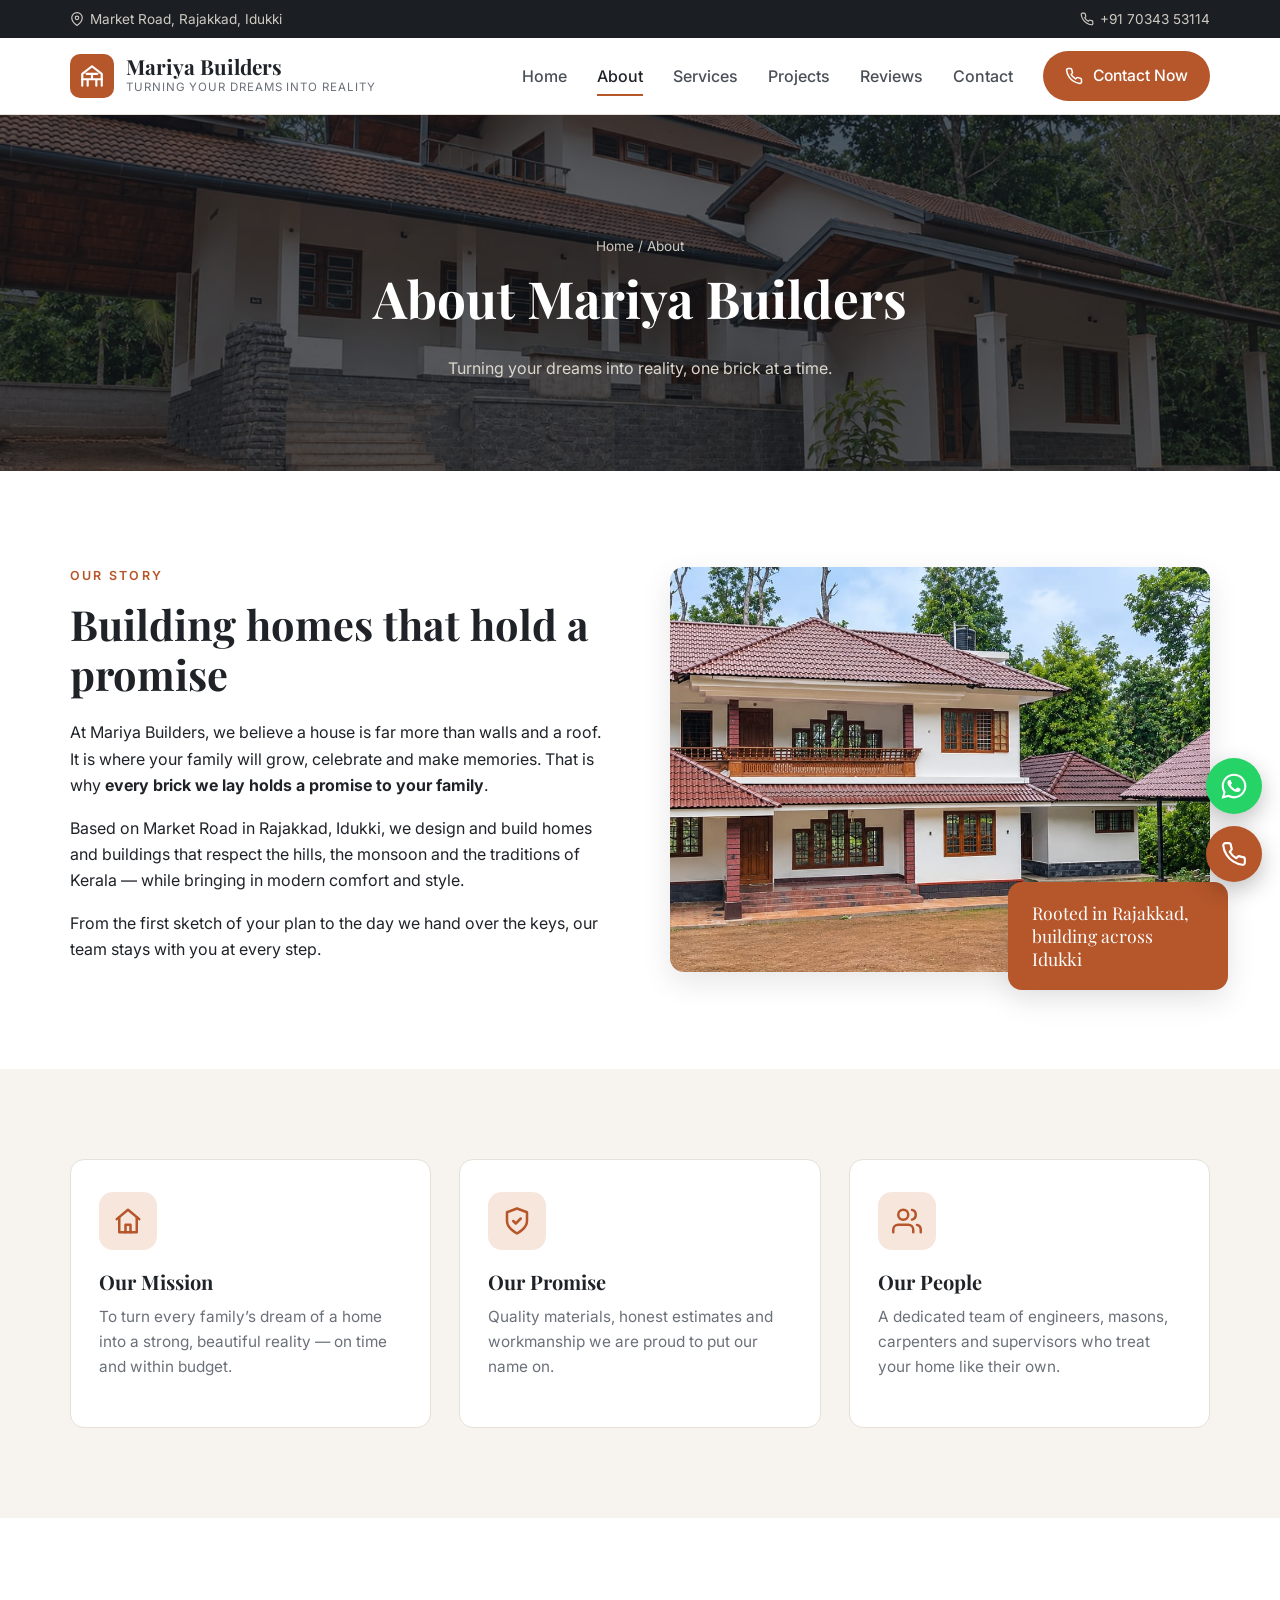
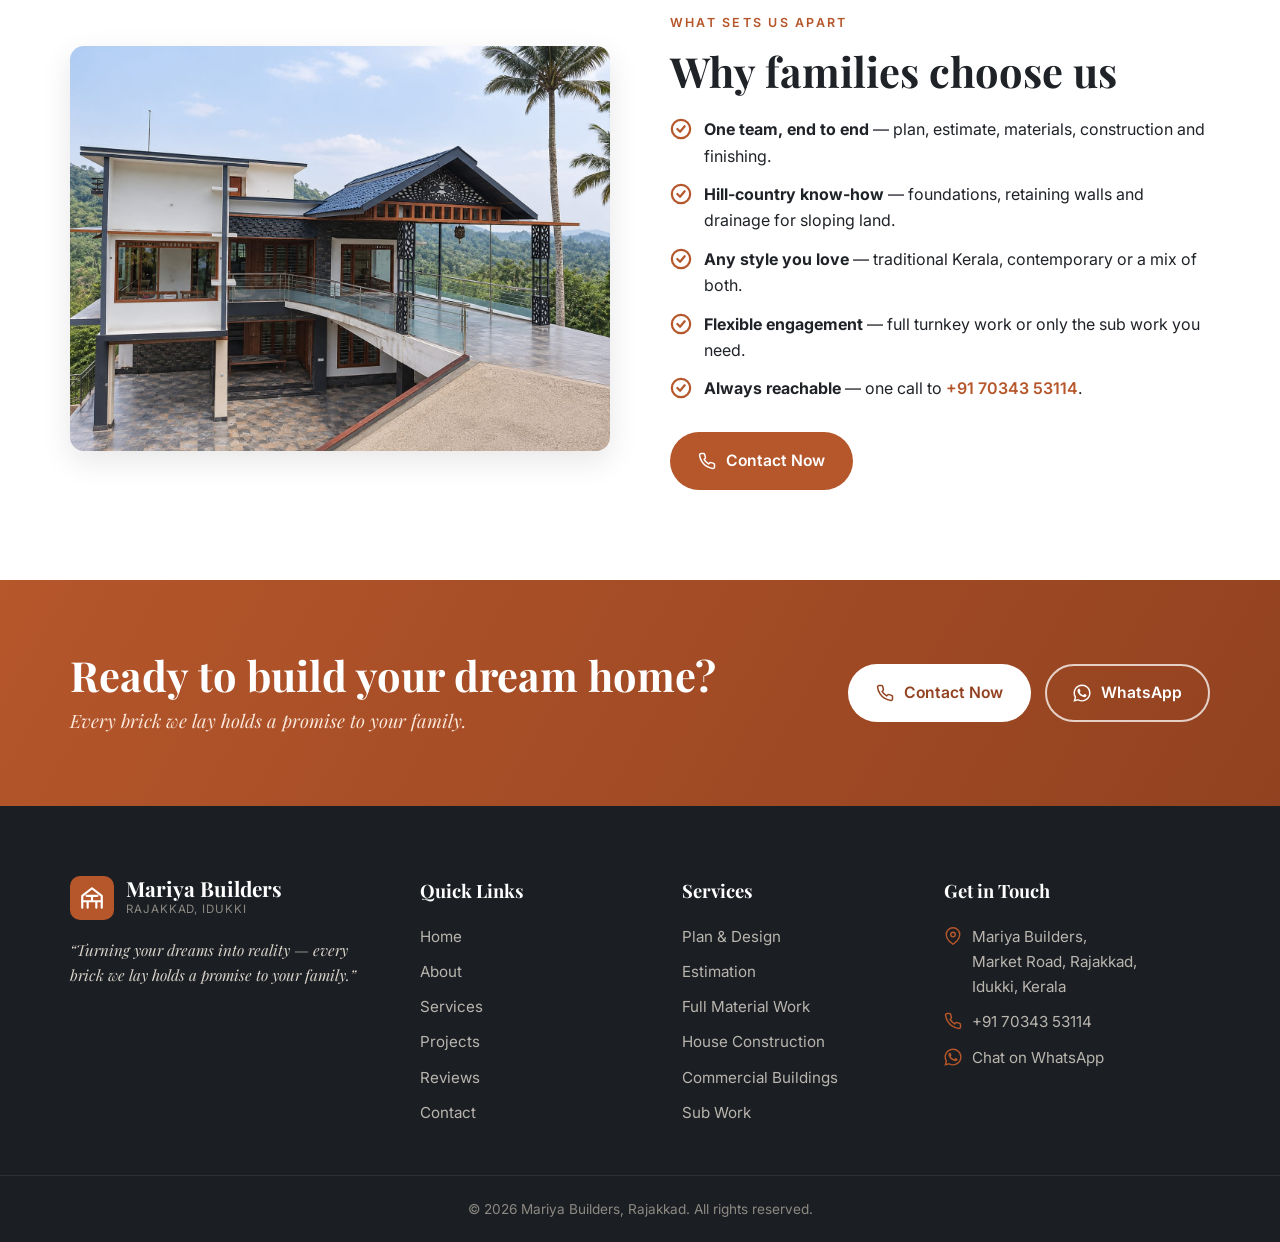
==== about.html @ 071e7441 "Add Mariya Builders multi-page website Home, About, Services, Projects, Reviews and Contact pages wi" ====
<!DOCTYPE html>
<html lang="en">
<head>
  <meta charset="UTF-8">
  <meta name="viewport" content="width=device-width, initial-scale=1.0">
  <title>About Us | Mariya Builders, Rajakkad</title>
  <meta name="description" content="Learn about Mariya Builders — a trusted construction company on Market Road, Rajakkad, Idukki.">
  <meta name="theme-color" content="#b5562b">
  <link rel="icon" href="data:image/svg+xml,%3Csvg xmlns='http://www.w3.org/2000/svg' viewBox='0 0 64 64'%3E%3Crect width='64' height='64' rx='14' fill='%23b5562b'/%3E%3Cpath d='M12 30 32 14l20 16v22H12z' fill='none' stroke='white' stroke-width='5' stroke-linejoin='round'/%3E%3C/svg%3E">
  <link rel="preconnect" href="https://fonts.googleapis.com">
  <link rel="preconnect" href="https://fonts.gstatic.com" crossorigin>
  <link href="https://fonts.googleapis.com/css2?family=Inter:wght@400;500;600;700&family=Playfair+Display:ital,wght@0,600;0,700;1,500&display=swap" rel="stylesheet">
  <link rel="stylesheet" href="css/style.css">
</head>
<body>
  <div class="topbar">
    <div class="container">
      <span class="addr"><svg viewBox="0 0 24 24" fill="none" stroke="currentColor" stroke-width="2" stroke-linecap="round" stroke-linejoin="round"><path d="M21 10c0 7-9 13-9 13S3 17 3 10a9 9 0 0 1 18 0z"/><circle cx="12" cy="10" r="3"/></svg> Market Road, Rajakkad, Idukki</span>
      <a href="tel:+917034353114"><svg viewBox="0 0 24 24" fill="none" stroke="currentColor" stroke-width="2" stroke-linecap="round" stroke-linejoin="round"><path d="M22 16.92v3a2 2 0 0 1-2.18 2 19.8 19.8 0 0 1-8.63-3.07 19.5 19.5 0 0 1-6-6A19.8 19.8 0 0 1 2.12 4.18 2 2 0 0 1 4.11 2h3a2 2 0 0 1 2 1.72c.13.96.36 1.9.7 2.81a2 2 0 0 1-.45 2.11L8.09 9.91a16 16 0 0 0 6 6l1.27-1.27a2 2 0 0 1 2.11-.45c.91.34 1.85.57 2.81.7A2 2 0 0 1 22 16.92z"/></svg> +91 70343 53114</a>
    </div>
  </div>

  <header class="site-header">
    <div class="container">
      <a href="index.html" class="brand" aria-label="Mariya Builders home">
        <span class="brand-mark"><svg viewBox="0 0 24 24" fill="none" stroke="currentColor" stroke-width="2" stroke-linecap="round" stroke-linejoin="round"><path d="M3 21V10l9-7 9 7v11"/><path d="M3 15h18M8 15v6M16 15v6M12 10v5"/><path d="M7 10h10"/></svg></span>
        <span class="brand-text"><strong>Mariya Builders</strong><small>Turning your dreams into reality</small></span>
      </a>
      <button class="nav-toggle" aria-label="Open menu" aria-expanded="false"><span></span><span></span><span></span></button>
      <nav class="nav" aria-label="Main">
        <a href="index.html">Home</a>
        <a href="about.html" class="active" aria-current="page">About</a>
        <a href="services.html">Services</a>
        <a href="projects.html">Projects</a>
        <a href="reviews.html">Reviews</a>
        <a href="contact.html">Contact</a>
        <a href="tel:+917034353114" class="btn btn--primary"><svg viewBox="0 0 24 24" fill="none" stroke="currentColor" stroke-width="2" stroke-linecap="round" stroke-linejoin="round"><path d="M22 16.92v3a2 2 0 0 1-2.18 2 19.8 19.8 0 0 1-8.63-3.07 19.5 19.5 0 0 1-6-6A19.8 19.8 0 0 1 2.12 4.18 2 2 0 0 1 4.11 2h3a2 2 0 0 1 2 1.72c.13.96.36 1.9.7 2.81a2 2 0 0 1-.45 2.11L8.09 9.91a16 16 0 0 0 6 6l1.27-1.27a2 2 0 0 1 2.11-.45c.91.34 1.85.57 2.81.7A2 2 0 0 1 22 16.92z"/></svg> Contact Now</a>
      </nav>
    </div>
  </header>

  <section class="page-banner" style="background-image:url('images/tiled-roof-home.jpg')">
    <div class="container">
      <div class="crumbs"><a href="index.html">Home</a> / About</div>
      <h1>About Mariya Builders</h1>
      <p>Turning your dreams into reality, one brick at a time.</p>
    </div>
  </section>

  <section class="section">
    <div class="container split">
      <div class="reveal">
        <span class="eyebrow">Our story</span>
        <h2>Building homes that hold a promise</h2>
        <p>At Mariya Builders, we believe a house is far more than walls and a roof. It is where your family will grow, celebrate and make memories. That is why <strong>every brick we lay holds a promise to your family</strong>.</p>
        <p>Based on Market Road in Rajakkad, Idukki, we design and build homes and buildings that respect the hills, the monsoon and the traditions of Kerala — while bringing in modern comfort and style.</p>
        <p>From the first sketch of your plan to the day we hand over the keys, our team stays with you at every step.</p>
      </div>
      <div class="split-img reveal">
        <img src="images/kerala-traditional.jpg" alt="Traditional Kerala style home with red tile roof">
        <div class="badge">Rooted in Rajakkad, building across Idukki</div>
      </div>
    </div>
  </section>

  <section class="section section--cream">
    <div class="container">
      <div class="grid grid-3">
        <div class="service-card reveal">
          <div class="service-icon"><svg viewBox="0 0 24 24" fill="none" stroke="currentColor" stroke-width="2" stroke-linecap="round" stroke-linejoin="round"><path d="M3 10.5 12 3l9 7.5"/><path d="M5 9v12h14V9"/><path d="M10 21v-6h4v6"/></svg></div>
          <h3>Our Mission</h3>
          <p>To turn every family’s dream of a home into a strong, beautiful reality — on time and within budget.</p>
        </div>
        <div class="service-card reveal">
          <div class="service-icon"><svg viewBox="0 0 24 24" fill="none" stroke="currentColor" stroke-width="2" stroke-linecap="round" stroke-linejoin="round"><path d="M12 22s8-4 8-10V5l-8-3-8 3v7c0 6 8 10 8 10z"/><path d="m9 12 2 2 4-4"/></svg></div>
          <h3>Our Promise</h3>
          <p>Quality materials, honest estimates and workmanship we are proud to put our name on.</p>
        </div>
        <div class="service-card reveal">
          <div class="service-icon"><svg viewBox="0 0 24 24" fill="none" stroke="currentColor" stroke-width="2" stroke-linecap="round" stroke-linejoin="round"><path d="M17 21v-2a4 4 0 0 0-4-4H5a4 4 0 0 0-4 4v2"/><circle cx="9" cy="7" r="4"/><path d="M23 21v-2a4 4 0 0 0-3-3.87M16 3.13a4 4 0 0 1 0 7.75"/></svg></div>
          <h3>Our People</h3>
          <p>A dedicated team of engineers, masons, carpenters and supervisors who treat your home like their own.</p>
        </div>
      </div>
    </div>
  </section>

  <section class="section">
    <div class="container split">
      <div class="split-img reveal">
        <img src="images/hillside-villa.jpg" alt="Modern hillside villa with glass railing deck">
      </div>
      <div class="reveal">
        <span class="eyebrow">What sets us apart</span>
        <h2>Why families choose us</h2>
        <ul class="checklist">
          <li><svg viewBox="0 0 24 24" fill="none" stroke="currentColor" stroke-width="2.4" stroke-linecap="round" stroke-linejoin="round"><circle cx="12" cy="12" r="10"/><path d="m8 12 3 3 5-6"/></svg><span><strong>One team, end to end</strong> — plan, estimate, materials, construction and finishing.</span></li>
          <li><svg viewBox="0 0 24 24" fill="none" stroke="currentColor" stroke-width="2.4" stroke-linecap="round" stroke-linejoin="round"><circle cx="12" cy="12" r="10"/><path d="m8 12 3 3 5-6"/></svg><span><strong>Hill-country know-how</strong> — foundations, retaining walls and drainage for sloping land.</span></li>
          <li><svg viewBox="0 0 24 24" fill="none" stroke="currentColor" stroke-width="2.4" stroke-linecap="round" stroke-linejoin="round"><circle cx="12" cy="12" r="10"/><path d="m8 12 3 3 5-6"/></svg><span><strong>Any style you love</strong> — traditional Kerala, contemporary or a mix of both.</span></li>
          <li><svg viewBox="0 0 24 24" fill="none" stroke="currentColor" stroke-width="2.4" stroke-linecap="round" stroke-linejoin="round"><circle cx="12" cy="12" r="10"/><path d="m8 12 3 3 5-6"/></svg><span><strong>Flexible engagement</strong> — full turnkey work or only the sub work you need.</span></li>
          <li><svg viewBox="0 0 24 24" fill="none" stroke="currentColor" stroke-width="2.4" stroke-linecap="round" stroke-linejoin="round"><circle cx="12" cy="12" r="10"/><path d="m8 12 3 3 5-6"/></svg><span><strong>Always reachable</strong> — one call to <a href="tel:+917034353114" style="color:var(--accent);font-weight:600">+91 70343 53114</a>.</span></li>
        </ul>
        <a href="tel:+917034353114" class="btn btn--primary"><svg viewBox="0 0 24 24" fill="none" stroke="currentColor" stroke-width="2" stroke-linecap="round" stroke-linejoin="round"><path d="M22 16.92v3a2 2 0 0 1-2.18 2 19.8 19.8 0 0 1-8.63-3.07 19.5 19.5 0 0 1-6-6A19.8 19.8 0 0 1 2.12 4.18 2 2 0 0 1 4.11 2h3a2 2 0 0 1 2 1.72c.13.96.36 1.9.7 2.81a2 2 0 0 1-.45 2.11L8.09 9.91a16 16 0 0 0 6 6l1.27-1.27a2 2 0 0 1 2.11-.45c.91.34 1.85.57 2.81.7A2 2 0 0 1 22 16.92z"/></svg> Contact Now</a>
      </div>
    </div>
  </section>

  <section class="cta-band">
    <div class="container">
      <div>
        <h2>Ready to build your dream home?</h2>
        <p>Every brick we lay holds a promise to your family.</p>
      </div>
      <div class="cta-actions">
        <a href="tel:+917034353114" class="btn btn--light"><svg viewBox="0 0 24 24" fill="none" stroke="currentColor" stroke-width="2" stroke-linecap="round" stroke-linejoin="round"><path d="M22 16.92v3a2 2 0 0 1-2.18 2 19.8 19.8 0 0 1-8.63-3.07 19.5 19.5 0 0 1-6-6A19.8 19.8 0 0 1 2.12 4.18 2 2 0 0 1 4.11 2h3a2 2 0 0 1 2 1.72c.13.96.36 1.9.7 2.81a2 2 0 0 1-.45 2.11L8.09 9.91a16 16 0 0 0 6 6l1.27-1.27a2 2 0 0 1 2.11-.45c.91.34 1.85.57 2.81.7A2 2 0 0 1 22 16.92z"/></svg> Contact Now</a>
        <a href="https://wa.me/917034353114?text=Hello%20Mariya%20Builders%2C%20I%20would%20like%20to%20discuss%20a%20construction%20project." target="_blank" rel="noopener" class="btn btn--ghost"><svg viewBox="0 0 24 24" fill="currentColor"><path d="M17.47 14.38c-.3-.15-1.76-.87-2.03-.97-.27-.1-.47-.15-.67.15-.2.3-.77.97-.94 1.17-.17.2-.35.22-.65.07-.3-.15-1.26-.46-2.4-1.48-.89-.79-1.49-1.77-1.66-2.07-.17-.3-.02-.46.13-.61.13-.13.3-.35.45-.52.15-.17.2-.3.3-.5.1-.2.05-.37-.02-.52-.08-.15-.67-1.62-.92-2.22-.24-.58-.49-.5-.67-.51h-.57c-.2 0-.52.07-.8.37-.27.3-1.04 1.02-1.04 2.48s1.07 2.88 1.21 3.08c.15.2 2.1 3.2 5.08 4.49.71.31 1.26.49 1.7.63.71.22 1.36.19 1.87.12.57-.09 1.76-.72 2.01-1.41.25-.7.25-1.29.17-1.41-.07-.13-.27-.2-.57-.35zM12.04 21.5h-.01a9.4 9.4 0 0 1-4.8-1.32l-.34-.2-3.56.94.95-3.48-.22-.36a9.43 9.43 0 0 1-1.45-5.03c0-5.2 4.24-9.44 9.45-9.44a9.4 9.4 0 0 1 9.44 9.45c0 5.21-4.24 9.44-9.46 9.44zm8.04-17.48A11.3 11.3 0 0 0 12.04.7C5.77.7.67 5.8.67 12.06c0 2 .52 3.96 1.52 5.68L.57 23.7l6.1-1.6a11.3 11.3 0 0 0 5.37 1.37h.01c6.26 0 11.36-5.1 11.37-11.36 0-3.04-1.18-5.89-3.34-8.04z"/></svg> WhatsApp</a>
      </div>
    </div>
  </section>

  <footer class="site-footer">
    <div class="container">
      <div class="footer-grid">
        <div>
          <a href="index.html" class="brand">
            <span class="brand-mark"><svg viewBox="0 0 24 24" fill="none" stroke="currentColor" stroke-width="2" stroke-linecap="round" stroke-linejoin="round"><path d="M3 21V10l9-7 9 7v11"/><path d="M3 15h18M8 15v6M16 15v6M12 10v5"/><path d="M7 10h10"/></svg></span>
            <span class="brand-text"><strong>Mariya Builders</strong><small>Rajakkad, Idukki</small></span>
          </a>
          <p class="footer-tag">“Turning your dreams into reality — every brick we lay holds a promise to your family.”</p>
        </div>
        <div>
          <h4>Quick Links</h4>
          <ul>
            <li><a href="index.html">Home</a></li><li><a href="about.html">About</a></li><li><a href="services.html">Services</a></li><li><a href="projects.html">Projects</a></li><li><a href="reviews.html">Reviews</a></li><li><a href="contact.html">Contact</a></li>
          </ul>
        </div>
        <div>
          <h4>Services</h4>
          <ul>
            <li><a href="services.html#plan">Plan &amp; Design</a></li>
            <li><a href="services.html#estimate">Estimation</a></li>
            <li><a href="services.html#material">Full Material Work</a></li>
            <li><a href="services.html#house">House Construction</a></li>
            <li><a href="services.html#buildings">Commercial Buildings</a></li>
            <li><a href="services.html#sub">Sub Work</a></li>
          </ul>
        </div>
        <div>
          <h4>Get in Touch</h4>
          <ul class="footer-contact">
            <li><svg viewBox="0 0 24 24" fill="none" stroke="currentColor" stroke-width="2" stroke-linecap="round" stroke-linejoin="round"><path d="M21 10c0 7-9 13-9 13S3 17 3 10a9 9 0 0 1 18 0z"/><circle cx="12" cy="10" r="3"/></svg><span>Mariya Builders,<br>Market Road, Rajakkad,<br>Idukki, Kerala</span></li>
            <li><svg viewBox="0 0 24 24" fill="none" stroke="currentColor" stroke-width="2" stroke-linecap="round" stroke-linejoin="round"><path d="M22 16.92v3a2 2 0 0 1-2.18 2 19.8 19.8 0 0 1-8.63-3.07 19.5 19.5 0 0 1-6-6A19.8 19.8 0 0 1 2.12 4.18 2 2 0 0 1 4.11 2h3a2 2 0 0 1 2 1.72c.13.96.36 1.9.7 2.81a2 2 0 0 1-.45 2.11L8.09 9.91a16 16 0 0 0 6 6l1.27-1.27a2 2 0 0 1 2.11-.45c.91.34 1.85.57 2.81.7A2 2 0 0 1 22 16.92z"/></svg><a href="tel:+917034353114">+91 70343 53114</a></li>
            <li><svg viewBox="0 0 24 24" fill="currentColor"><path d="M17.47 14.38c-.3-.15-1.76-.87-2.03-.97-.27-.1-.47-.15-.67.15-.2.3-.77.97-.94 1.17-.17.2-.35.22-.65.07-.3-.15-1.26-.46-2.4-1.48-.89-.79-1.49-1.77-1.66-2.07-.17-.3-.02-.46.13-.61.13-.13.3-.35.45-.52.15-.17.2-.3.3-.5.1-.2.05-.37-.02-.52-.08-.15-.67-1.62-.92-2.22-.24-.58-.49-.5-.67-.51h-.57c-.2 0-.52.07-.8.37-.27.3-1.04 1.02-1.04 2.48s1.07 2.88 1.21 3.08c.15.2 2.1 3.2 5.08 4.49.71.31 1.26.49 1.7.63.71.22 1.36.19 1.87.12.57-.09 1.76-.72 2.01-1.41.25-.7.25-1.29.17-1.41-.07-.13-.27-.2-.57-.35zM12.04 21.5h-.01a9.4 9.4 0 0 1-4.8-1.32l-.34-.2-3.56.94.95-3.48-.22-.36a9.43 9.43 0 0 1-1.45-5.03c0-5.2 4.24-9.44 9.45-9.44a9.4 9.4 0 0 1 9.44 9.45c0 5.21-4.24 9.44-9.46 9.44zm8.04-17.48A11.3 11.3 0 0 0 12.04.7C5.77.7.67 5.8.67 12.06c0 2 .52 3.96 1.52 5.68L.57 23.7l6.1-1.6a11.3 11.3 0 0 0 5.37 1.37h.01c6.26 0 11.36-5.1 11.37-11.36 0-3.04-1.18-5.89-3.34-8.04z"/></svg><a href="https://wa.me/917034353114?text=Hello%20Mariya%20Builders%2C%20I%20would%20like%20to%20discuss%20a%20construction%20project." target="_blank" rel="noopener">Chat on WhatsApp</a></li>
          </ul>
        </div>
      </div>
    </div>
    <div class="footer-bottom">
      <div class="container">© <span id="year">2026</span> Mariya Builders, Rajakkad. All rights reserved.</div>
    </div>
  </footer>

  <div class="float-actions">
    <a href="https://wa.me/917034353114?text=Hello%20Mariya%20Builders%2C%20I%20would%20like%20to%20discuss%20a%20construction%20project." target="_blank" rel="noopener" class="float-btn wa" aria-label="Chat on WhatsApp"><svg viewBox="0 0 24 24" fill="currentColor"><path d="M17.47 14.38c-.3-.15-1.76-.87-2.03-.97-.27-.1-.47-.15-.67.15-.2.3-.77.97-.94 1.17-.17.2-.35.22-.65.07-.3-.15-1.26-.46-2.4-1.48-.89-.79-1.49-1.77-1.66-2.07-.17-.3-.02-.46.13-.61.13-.13.3-.35.45-.52.15-.17.2-.3.3-.5.1-.2.05-.37-.02-.52-.08-.15-.67-1.62-.92-2.22-.24-.58-.49-.5-.67-.51h-.57c-.2 0-.52.07-.8.37-.27.3-1.04 1.02-1.04 2.48s1.07 2.88 1.21 3.08c.15.2 2.1 3.2 5.08 4.49.71.31 1.26.49 1.7.63.71.22 1.36.19 1.87.12.57-.09 1.76-.72 2.01-1.41.25-.7.25-1.29.17-1.41-.07-.13-.27-.2-.57-.35zM12.04 21.5h-.01a9.4 9.4 0 0 1-4.8-1.32l-.34-.2-3.56.94.95-3.48-.22-.36a9.43 9.43 0 0 1-1.45-5.03c0-5.2 4.24-9.44 9.45-9.44a9.4 9.4 0 0 1 9.44 9.45c0 5.21-4.24 9.44-9.46 9.44zm8.04-17.48A11.3 11.3 0 0 0 12.04.7C5.77.7.67 5.8.67 12.06c0 2 .52 3.96 1.52 5.68L.57 23.7l6.1-1.6a11.3 11.3 0 0 0 5.37 1.37h.01c6.26 0 11.36-5.1 11.37-11.36 0-3.04-1.18-5.89-3.34-8.04z"/></svg></a>
    <a href="tel:+917034353114" class="float-btn call" aria-label="Call Mariya Builders"><svg viewBox="0 0 24 24" fill="none" stroke="currentColor" stroke-width="2" stroke-linecap="round" stroke-linejoin="round"><path d="M22 16.92v3a2 2 0 0 1-2.18 2 19.8 19.8 0 0 1-8.63-3.07 19.5 19.5 0 0 1-6-6A19.8 19.8 0 0 1 2.12 4.18 2 2 0 0 1 4.11 2h3a2 2 0 0 1 2 1.72c.13.96.36 1.9.7 2.81a2 2 0 0 1-.45 2.11L8.09 9.91a16 16 0 0 0 6 6l1.27-1.27a2 2 0 0 1 2.11-.45c.91.34 1.85.57 2.81.7A2 2 0 0 1 22 16.92z"/></svg></a>
  </div>

  <script src="js/reviews.js"></script>
  <script src="js/main.js"></script>
</body>
</html>
---- css/style.css ----
/* ==========================================================
   Mariya Builders — shared stylesheet
   ========================================================== */
:root {
  --ink: #1f2328;
  --ink-soft: #4a4f57;
  --muted: #6b7079;
  --charcoal: #2b2f36;
  --charcoal-deep: #1b1e23;
  --accent: #b5562b;        /* terracotta / roof tile */
  --accent-dark: #924220;
  --wood: #a0622d;
  --cream: #f7f3ee;
  --paper: #ffffff;
  --line: #e6e0d8;
  --radius: 14px;
  --shadow: 0 10px 30px rgba(20, 22, 26, .10);
  --max: 1180px;
  --font-head: "Playfair Display", Georgia, serif;
  --font-body: "Inter", system-ui, -apple-system, "Segoe UI", Roboto, sans-serif;
}

*, *::before, *::after { box-sizing: border-box; }
html { scroll-behavior: smooth; overflow-x: clip; }
body {
  margin: 0;
  font-family: var(--font-body);
  color: var(--ink);
  background: var(--paper);
  line-height: 1.65;
  -webkit-font-smoothing: antialiased;
}
img { max-width: 100%; display: block; }
a { color: inherit; text-decoration: none; }
h1, h2, h3 { font-family: var(--font-head); line-height: 1.2; margin: 0 0 .5em; color: var(--ink); }
h1 { font-size: clamp(2.2rem, 5.5vw, 4rem); }
h2 { font-size: clamp(1.8rem, 3.6vw, 2.6rem); }
h3 { font-size: 1.25rem; }
p { margin: 0 0 1em; }

.container { width: 100%; max-width: var(--max); margin: 0 auto; padding: 0 20px; }
.section { padding: 90px 0; }
.section--cream { background: var(--cream); }
.section--dark { background: var(--charcoal-deep); color: #e9e6e1; }
.section--dark h2, .section--dark h3 { color: #fff; }

.eyebrow {
  display: inline-block;
  font-size: .78rem;
  font-weight: 600;
  letter-spacing: .18em;
  text-transform: uppercase;
  color: var(--accent);
  margin-bottom: 12px;
}
.section-head { max-width: 680px; margin: 0 auto 50px; text-align: center; }
.section-head p { color: var(--muted); }
.section--dark .section-head p { color: #b9b5ae; }

/* ---------- Buttons ---------- */
.btn {
  display: inline-flex; align-items: center; gap: 10px;
  padding: 14px 26px;
  border-radius: 999px;
  font-weight: 600; font-size: .98rem;
  border: 2px solid transparent;
  cursor: pointer;
  transition: background .2s, color .2s, transform .2s, border-color .2s;
}
.btn svg { width: 18px; height: 18px; flex: none; }
.btn--primary { background: var(--accent); color: #fff; }
.btn--primary:hover { background: var(--accent-dark); transform: translateY(-2px); }
.btn--ghost { border-color: rgba(255,255,255,.75); color: #fff; }
.btn--ghost:hover { background: #fff; color: var(--ink); }
.btn--outline { border-color: var(--accent); color: var(--accent); }
.btn--outline:hover { background: var(--accent); color: #fff; }
.btn--whatsapp { background: #25d366; color: #fff; }
.btn--whatsapp:hover { background: #1da851; transform: translateY(-2px); }

/* ---------- Top bar & header ---------- */
.topbar { background: var(--charcoal-deep); color: #cfcac2; font-size: .85rem; }
.topbar .container { display: flex; justify-content: space-between; gap: 16px; padding-top: 8px; padding-bottom: 8px; flex-wrap: wrap; }
.topbar a:hover { color: #fff; }
.topbar span, .topbar a { display: inline-flex; align-items: center; gap: 6px; }
.topbar svg { width: 14px; height: 14px; }

.site-header {
  position: sticky; top: 0; z-index: 50;
  background: rgba(255,255,255,.96);
  backdrop-filter: blur(8px);
  border-bottom: 1px solid var(--line);
}
.site-header .container { display: flex; align-items: center; justify-content: space-between; height: 76px; }
.brand { display: flex; align-items: center; gap: 12px; }
.brand-mark {
  width: 44px; height: 44px; border-radius: 10px;
  background: var(--accent); color: #fff;
  display: grid; place-items: center;
}
.brand-mark svg { width: 26px; height: 26px; }
.brand-text strong { display: block; font-family: var(--font-head); font-size: 1.3rem; line-height: 1.1; }
.brand-text small { display: block; font-size: .72rem; letter-spacing: .08em; color: var(--muted); text-transform: uppercase; }

.nav { display: flex; align-items: center; gap: 30px; }
.nav a { font-weight: 500; color: var(--ink-soft); position: relative; padding: 6px 0; }
.nav a::after {
  content: ""; position: absolute; left: 0; bottom: 0; height: 2px; width: 0;
  background: var(--accent); transition: width .25s;
}
.nav a:hover, .nav a.active { color: var(--ink); }
.nav a:hover::after, .nav a.active::after { width: 100%; }
.nav .btn { padding: 10px 20px; color: #fff; }
.nav .btn::after { display: none; }

.nav-toggle {
  display: none; background: none; border: 0; cursor: pointer;
  width: 44px; height: 44px; padding: 10px;
}
.nav-toggle span { display: block; height: 2px; background: var(--ink); margin: 5px 0; transition: transform .25s, opacity .25s; }
.nav-open .nav-toggle span:nth-child(1) { transform: translateY(7px) rotate(45deg); }
.nav-open .nav-toggle span:nth-child(2) { opacity: 0; }
.nav-open .nav-toggle span:nth-child(3) { transform: translateY(-7px) rotate(-45deg); }

/* ---------- Hero ---------- */
.hero {
  position: relative;
  min-height: 88vh;
  display: flex; align-items: center;
  color: #fff;
  background: var(--charcoal-deep) url("../images/kerala-traditional.jpg") center/cover no-repeat;
}
.hero::before {
  content: ""; position: absolute; inset: 0;
  background: linear-gradient(100deg, rgba(15,17,20,.85) 0%, rgba(15,17,20,.55) 55%, rgba(15,17,20,.25) 100%);
}
.hero .container { position: relative; padding-top: 80px; padding-bottom: 80px; }
.hero h1 { color: #fff; max-width: 760px; }
.hero h1 em { font-style: normal; color: #f0a374; }
.hero .promise {
  font-family: var(--font-head); font-style: italic;
  font-size: clamp(1.1rem, 2.2vw, 1.45rem);
  color: #ece6dd; max-width: 620px;
  border-left: 3px solid var(--accent); padding-left: 16px;
  margin: 18px 0 34px;
}
.hero .eyebrow { color: #f0a374; }
.hero-actions { display: flex; gap: 14px; flex-wrap: wrap; }

/* Inner page banner */
.page-banner {
  position: relative; color: #fff; text-align: center;
  padding: 120px 0 90px;
  background: var(--charcoal-deep) center/cover no-repeat;
}
.page-banner::before { content: ""; position: absolute; inset: 0; background: rgba(15,17,20,.68); }
.page-banner .container { position: relative; }
.page-banner h1 { color: #fff; font-size: clamp(2rem, 5vw, 3.2rem); }
.page-banner p { color: #ddd6cc; max-width: 620px; margin: 0 auto; }
.crumbs { font-size: .85rem; color: #cfc8bd; margin-bottom: 10px; }
.crumbs a:hover { color: #fff; }

/* ---------- Grid helpers ---------- */
.grid { display: grid; gap: 28px; }
.grid-2 { grid-template-columns: repeat(2, 1fr); }
.grid-3 { grid-template-columns: repeat(3, 1fr); }
.grid-4 { grid-template-columns: repeat(4, 1fr); }

/* ---------- Split (image + text) ---------- */
.split { display: grid; grid-template-columns: 1fr 1fr; gap: 60px; align-items: center; }
.split-img { position: relative; }
.split-img img { border-radius: var(--radius); box-shadow: var(--shadow); aspect-ratio: 4/3; object-fit: cover; width: 100%; }
.split-img .badge {
  position: absolute; right: -18px; bottom: -18px;
  background: var(--accent); color: #fff;
  padding: 20px 24px; border-radius: var(--radius);
  font-family: var(--font-head); font-size: 1.1rem; line-height: 1.3;
  box-shadow: var(--shadow); max-width: 220px;
}
.checklist { list-style: none; padding: 0; margin: 20px 0 30px; display: grid; gap: 12px; }
.checklist li { display: flex; gap: 12px; align-items: flex-start; }
.checklist svg { width: 22px; height: 22px; color: var(--accent); flex: none; margin-top: 2px; }

/* ---------- Service cards ---------- */
.service-card {
  background: var(--paper);
  border: 1px solid var(--line);
  border-radius: var(--radius);
  padding: 32px 28px;
  transition: transform .25s, box-shadow .25s, border-color .25s;
  display: flex; flex-direction: column;
}
.service-card:hover { transform: translateY(-6px); box-shadow: var(--shadow); border-color: transparent; }
.service-icon {
  width: 58px; height: 58px; border-radius: 14px;
  background: #f6e6dc; color: var(--accent);
  display: grid; place-items: center; margin-bottom: 20px;
}
.service-icon svg { width: 30px; height: 30px; }
.service-card p { color: var(--muted); font-size: .96rem; }
.service-card ul { padding-left: 18px; margin: 0 0 16px; color: var(--ink-soft); font-size: .93rem; }
.service-card ul li { margin-bottom: 4px; }
.service-card .more { margin-top: auto; color: var(--accent); font-weight: 600; font-size: .92rem; display: inline-flex; gap: 6px; align-items: center; }
.service-card .more:hover { color: var(--accent-dark); }

/* Detailed service rows (services page) */
.service-row { display: grid; grid-template-columns: 1fr 1fr; gap: 50px; align-items: center; padding: 50px 0; border-bottom: 1px solid var(--line); }
.service-row:last-child { border-bottom: 0; }
.service-row:nth-child(even) .service-row-img { order: 2; }
.service-row-img img { border-radius: var(--radius); aspect-ratio: 16/10; object-fit: cover; width: 100%; box-shadow: var(--shadow); }
.service-row .num { font-family: var(--font-head); font-size: 3rem; color: #ecd6c8; line-height: 1; }
.service-row ul { padding: 0; list-style: none; display: grid; grid-template-columns: 1fr 1fr; gap: 8px 20px; margin: 18px 0 24px; }
.service-row ul li { position: relative; padding-left: 20px; color: var(--ink-soft); font-size: .95rem; }
.service-row ul li::before { content: ""; position: absolute; left: 0; top: .62em; width: 8px; height: 8px; border-radius: 2px; background: var(--accent); }

/* ---------- Process steps ---------- */
.steps { counter-reset: step; }
.step { position: relative; padding: 28px 24px; background: rgba(255,255,255,.04); border: 1px solid rgba(255,255,255,.1); border-radius: var(--radius); }
.step::before {
  counter-increment: step; content: "0" counter(step);
  font-family: var(--font-head); font-size: 2.4rem; color: var(--accent); display: block; margin-bottom: 8px;
}
.step p { color: #b9b5ae; font-size: .95rem; margin: 0; }

/* ---------- Projects gallery ---------- */
.gallery { display: grid; grid-template-columns: repeat(6, 1fr); gap: 20px; }
.project {
  position: relative; overflow: hidden; border-radius: var(--radius);
  grid-column: span 2; aspect-ratio: 4/3; cursor: zoom-in; background: #ddd;
}
.project.wide { grid-column: span 3; aspect-ratio: 16/10; }
.project img { width: 100%; height: 100%; object-fit: cover; transition: transform .6s ease; }
.project:hover img { transform: scale(1.06); }
.project figcaption {
  position: absolute; inset: auto 0 0 0;
  padding: 50px 22px 18px;
  background: linear-gradient(transparent, rgba(10,12,14,.85));
  color: #fff;
}
.project figcaption strong { display: block; font-family: var(--font-head); font-size: 1.15rem; }
.project figcaption span { font-size: .85rem; color: #ddd6cc; }

/* Lightbox */
.lightbox {
  position: fixed; inset: 0; z-index: 100;
  background: rgba(8,9,11,.92);
  display: none; align-items: center; justify-content: center; padding: 30px;
}
.lightbox.open { display: flex; }
.lightbox img { max-height: 85vh; border-radius: 10px; }
.lightbox button {
  position: absolute; top: 18px; right: 22px;
  background: none; border: 0; color: #fff; font-size: 2.4rem; cursor: pointer; line-height: 1;
}

/* ---------- Why us / features ---------- */
.feature { text-align: center; padding: 10px; }
.feature .service-icon { margin: 0 auto 16px; }
.feature p { color: var(--muted); font-size: .95rem; }

/* ---------- CTA band ---------- */
.cta-band {
  background: linear-gradient(120deg, var(--accent) 0%, var(--accent-dark) 100%);
  color: #fff; padding: 70px 0;
}
.cta-band .container { display: flex; align-items: center; justify-content: space-between; gap: 30px; flex-wrap: wrap; }
.cta-band h2 { color: #fff; margin: 0 0 6px; }
.cta-band p { margin: 0; color: #fbe6da; font-family: var(--font-head); font-style: italic; font-size: 1.15rem; }
.cta-band .btn--light { background: #fff; color: var(--accent-dark); }
.cta-band .btn--light:hover { background: var(--charcoal-deep); color: #fff; transform: translateY(-2px); }
.cta-band .btn--ghost:hover { color: var(--accent-dark); }
.cta-actions { display: flex; gap: 14px; flex-wrap: wrap; }

/* ---------- Contact ---------- */
.contact-grid { display: grid; grid-template-columns: 1fr 1.2fr; gap: 40px; }
.contact-card {
  display: flex; gap: 18px; align-items: flex-start;
  padding: 24px; border: 1px solid var(--line); border-radius: var(--radius); background: #fff;
  margin-bottom: 18px;
}
.contact-card .service-icon { margin: 0; width: 52px; height: 52px; flex: none; }
.contact-card h3 { margin-bottom: 4px; font-size: 1.1rem; }
.contact-card p, .contact-card a { margin: 0; color: var(--ink-soft); }
.contact-card a.big { font-size: 1.35rem; font-weight: 700; color: var(--accent); }
.form-card { background: #fff; border: 1px solid var(--line); border-radius: var(--radius); padding: 34px; box-shadow: var(--shadow); }
.form-row { display: grid; grid-template-columns: 1fr 1fr; gap: 16px; }
.field { margin-bottom: 16px; }
.field label { display: block; font-size: .88rem; font-weight: 600; margin-bottom: 6px; color: var(--ink-soft); }
.field input, .field select, .field textarea {
  width: 100%; padding: 13px 14px; font: inherit; color: var(--ink);
  border: 1px solid var(--line); border-radius: 10px; background: #fcfbf9;
  transition: border-color .2s, box-shadow .2s;
}
.field input:focus, .field select:focus, .field textarea:focus {
  outline: none; border-color: var(--accent); box-shadow: 0 0 0 3px rgba(181,86,43,.15);
}
.field textarea { min-height: 120px; resize: vertical; }
.form-note { font-size: .85rem; color: var(--muted); margin-top: 12px; }
.map { border: 0; width: 100%; height: 380px; border-radius: var(--radius); display: block; }

/* ---------- Footer ---------- */
.site-footer { background: var(--charcoal-deep); color: #b9b5ae; padding: 70px 0 0; font-size: .95rem; }
.site-footer h4 { color: #fff; font-family: var(--font-head); font-size: 1.15rem; margin: 0 0 18px; }
.footer-grid { display: grid; grid-template-columns: 1.4fr 1fr 1fr 1.2fr; gap: 40px; }
.site-footer .brand-text strong { color: #fff; }
.site-footer .brand-text small { color: #8d8982; }
.site-footer ul { list-style: none; padding: 0; margin: 0; display: grid; gap: 10px; }
.site-footer a:hover { color: #fff; }
.footer-tag { font-family: var(--font-head); font-style: italic; color: #d9d3ca; margin-top: 18px; }
.footer-contact li { display: flex; gap: 10px; align-items: flex-start; }
.footer-contact svg { width: 18px; height: 18px; color: var(--accent); flex: none; margin-top: 3px; }
.footer-bottom { border-top: 1px solid rgba(255,255,255,.08); margin-top: 50px; padding: 22px 0; font-size: .85rem; text-align: center; color: #8d8982; }

/* ---------- Floating call buttons ---------- */
.float-actions { position: fixed; right: 18px; bottom: 18px; z-index: 60; display: flex; flex-direction: column; gap: 12px; }
.float-btn {
  width: 56px; height: 56px; border-radius: 50%;
  display: grid; place-items: center; color: #fff;
  box-shadow: 0 8px 22px rgba(0,0,0,.25);
  transition: transform .2s;
}
.float-btn:hover { transform: scale(1.08); }
.float-btn svg { width: 26px; height: 26px; }
.float-btn.call { background: var(--accent); animation: pulse 2.4s infinite; }
.float-btn.wa { background: #25d366; }
@keyframes pulse {
  0% { box-shadow: 0 0 0 0 rgba(181,86,43,.55); }
  70% { box-shadow: 0 0 0 16px rgba(181,86,43,0); }
  100% { box-shadow: 0 0 0 0 rgba(181,86,43,0); }
}

/* ---------- Reveal on scroll ---------- */
.reveal { opacity: 0; transform: translateY(24px); transition: opacity .7s ease, transform .7s ease; }
.reveal.visible { opacity: 1; transform: none; }
@media (prefers-reduced-motion: reduce) {
  .reveal { opacity: 1; transform: none; transition: none; }
  .float-btn.call { animation: none; }
  html { scroll-behavior: auto; }
}

/* ---------- Responsive ---------- */
@media (max-width: 1024px) {
  .grid-4 { grid-template-columns: repeat(2, 1fr); }
  .grid-3 { grid-template-columns: repeat(2, 1fr); }
  .footer-grid { grid-template-columns: 1fr 1fr; }
}
@media (max-width: 860px) {
  .nav-toggle { display: block; }
  .nav {
    position: fixed; top: 0; right: 0; height: 100vh; width: min(300px, 82vw);
    flex-direction: column; align-items: flex-start; gap: 6px;
    background: #fff; padding: 100px 28px 28px;
    box-shadow: -10px 0 30px rgba(0,0,0,.15);
    clip-path: inset(0 0 0 100%); visibility: hidden; transition: clip-path .3s ease, visibility .3s;
  }
  .nav a { font-size: 1.1rem; padding: 10px 0; width: 100%; }
  .nav .btn { margin-top: 14px; width: auto; justify-content: center; }
  .nav-open .nav { clip-path: inset(0 0 0 -40px); visibility: visible; }
  .nav-toggle { position: relative; z-index: 60; }
  .split, .service-row, .contact-grid { grid-template-columns: 1fr; gap: 36px; }
  .service-row:nth-child(even) .service-row-img { order: 0; }
  .split-img .badge { right: 12px; bottom: -18px; }
  .gallery { grid-template-columns: 1fr 1fr; }
  .project, .project.wide { grid-column: span 1; aspect-ratio: 4/3; }
  .section { padding: 70px 0; }
}
@media (max-width: 600px) {
  .container { padding: 0 16px; }
  .grid-2, .grid-3, .grid-4, .footer-grid, .form-row { grid-template-columns: 1fr; }
  .gallery { grid-template-columns: 1fr; }
  .service-row ul { grid-template-columns: 1fr; }
  .topbar .addr { display: none; }
  .hero { min-height: 80vh; }
  .form-card { padding: 24px; }
  .cta-band .container { flex-direction: column; align-items: flex-start; }
}

/* ---------- Ratings & reviews ---------- */
.stars { display: inline-flex; gap: 2px; color: #e3a008; }
.stars svg { width: 18px; height: 18px; }
.stars .off { color: #d9d3ca; }
.rating-summary {
  display: grid; grid-template-columns: auto 1fr; gap: 40px; align-items: center;
  background: #fff; border: 1px solid var(--line); border-radius: var(--radius);
  padding: 30px 34px; margin-bottom: 36px; box-shadow: var(--shadow);
}
.rating-score { text-align: center; }
.rating-score .big { font-family: var(--font-head); font-size: 3.6rem; line-height: 1; color: var(--ink); }
.rating-score .stars svg { width: 22px; height: 22px; }
.rating-score small { display: block; color: var(--muted); margin-top: 6px; }
.rating-bars { display: grid; gap: 8px; }
.rating-bar { display: grid; grid-template-columns: 44px 1fr 30px; gap: 12px; align-items: center; font-size: .9rem; color: var(--ink-soft); }
.rating-bar .track { height: 8px; background: #f0ebe4; border-radius: 99px; overflow: hidden; }
.rating-bar .fill { height: 100%; background: #e3a008; border-radius: 99px; }
.review-card {
  background: #fff; border: 1px solid var(--line); border-radius: var(--radius);
  padding: 28px; display: flex; flex-direction: column; gap: 14px; position: relative;
}
.review-card::before {
  content: "“"; position: absolute; top: 6px; right: 22px;
  font-family: var(--font-head); font-size: 4.5rem; color: #f1e2d8; line-height: 1;
}
.review-card p { margin: 0; color: var(--ink-soft); font-size: .97rem; }
.review-author { display: flex; align-items: center; gap: 12px; margin-top: auto; }
.avatar {
  width: 44px; height: 44px; border-radius: 50%; flex: none;
  background: var(--accent); color: #fff; display: grid; place-items: center;
  font-weight: 700;
}
.review-author strong { display: block; font-size: .98rem; }
.review-author div span { font-size: .84rem; color: var(--muted); }
.tag-sample {
  display: inline-block; font-size: .7rem; font-weight: 700; letter-spacing: .08em; text-transform: uppercase;
  background: #fff4d6; color: #8a6100; border-radius: 6px; padding: 2px 8px; margin-left: 6px; vertical-align: middle;
}
.star-input { display: inline-flex; flex-direction: row-reverse; gap: 4px; }
.star-input input { position: absolute; opacity: 0; width: 1px; height: 1px; }
.star-input label { cursor: pointer; color: #d9d3ca; transition: color .15s, transform .15s; margin: 0; }
.star-input label svg { width: 34px; height: 34px; }
.star-input label:hover, .star-input label:hover ~ label,
.star-input input:checked ~ label { color: #e3a008; }
.star-input label:hover { transform: scale(1.1); }
.star-input input:focus-visible + label { outline: 2px solid var(--accent); outline-offset: 2px; border-radius: 4px; }
@media (max-width: 600px) {
  .rating-summary { grid-template-columns: 1fr; gap: 24px; padding: 24px; }
}
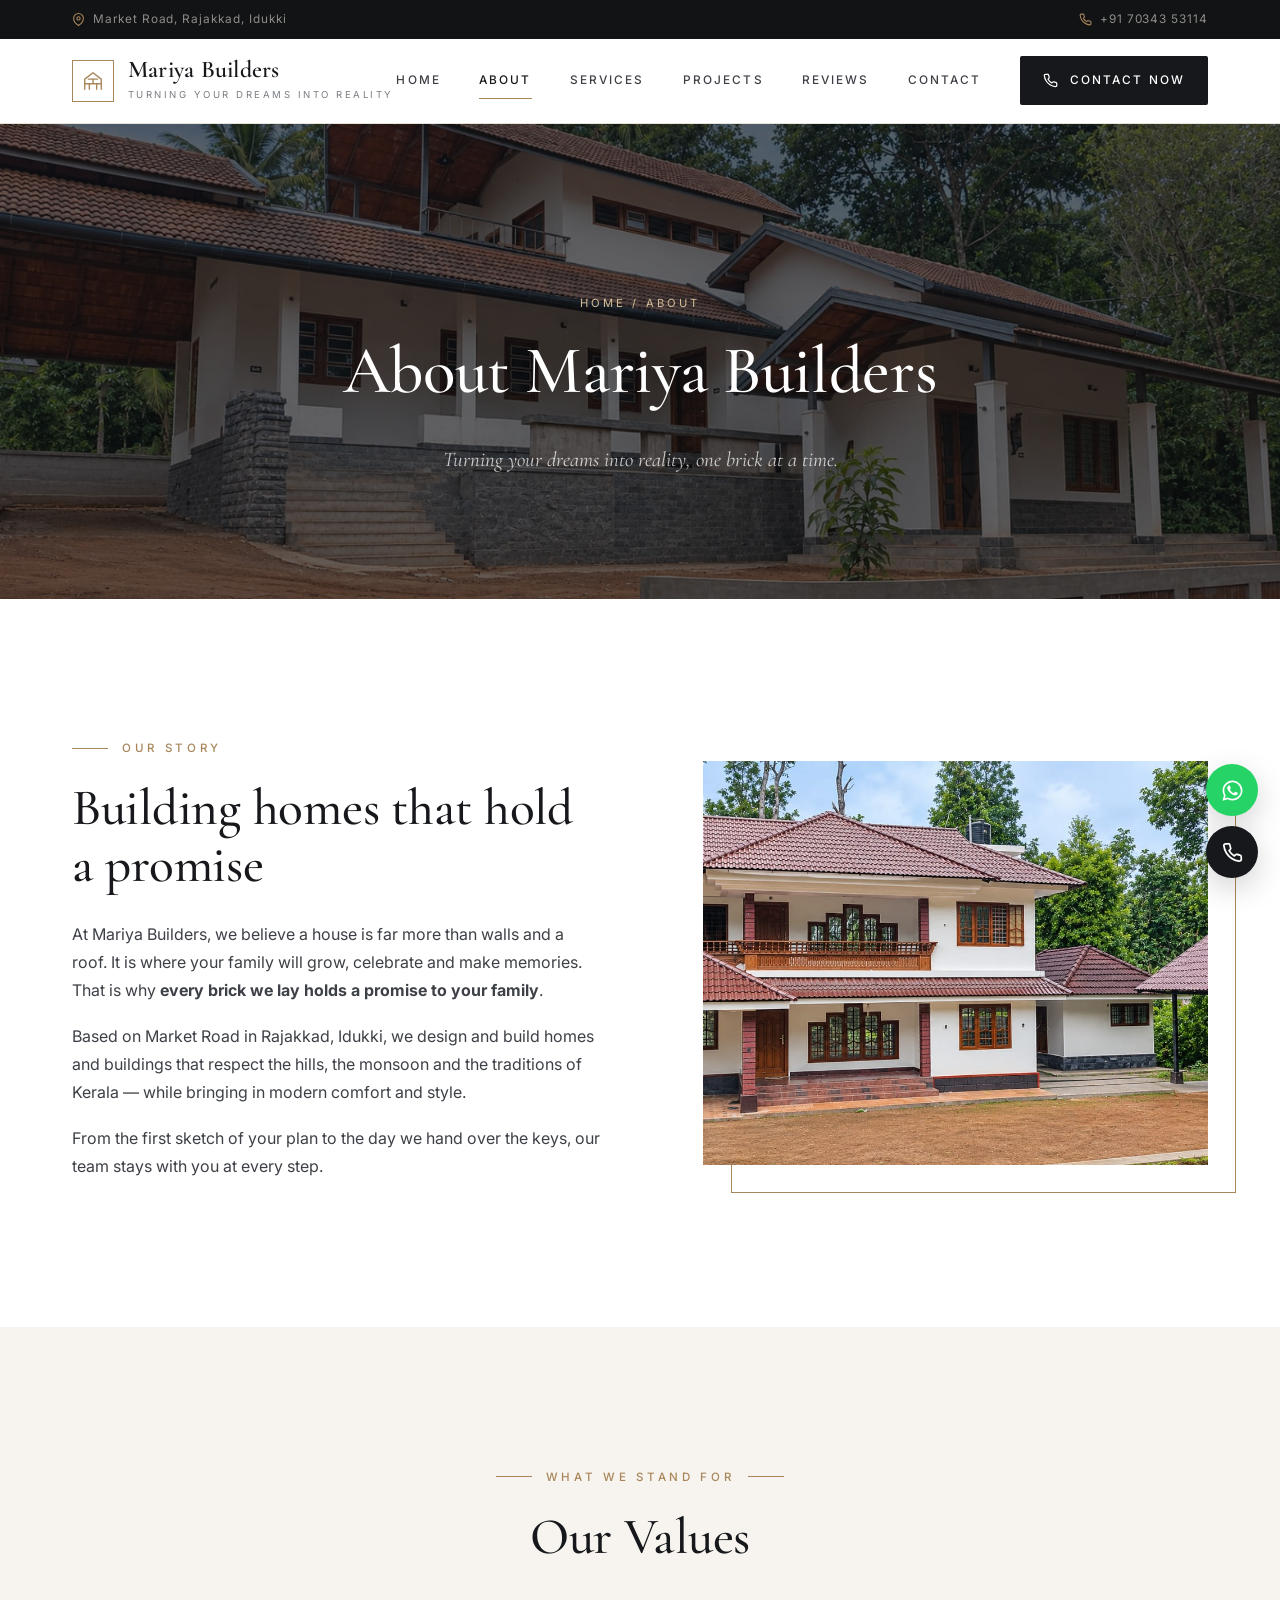
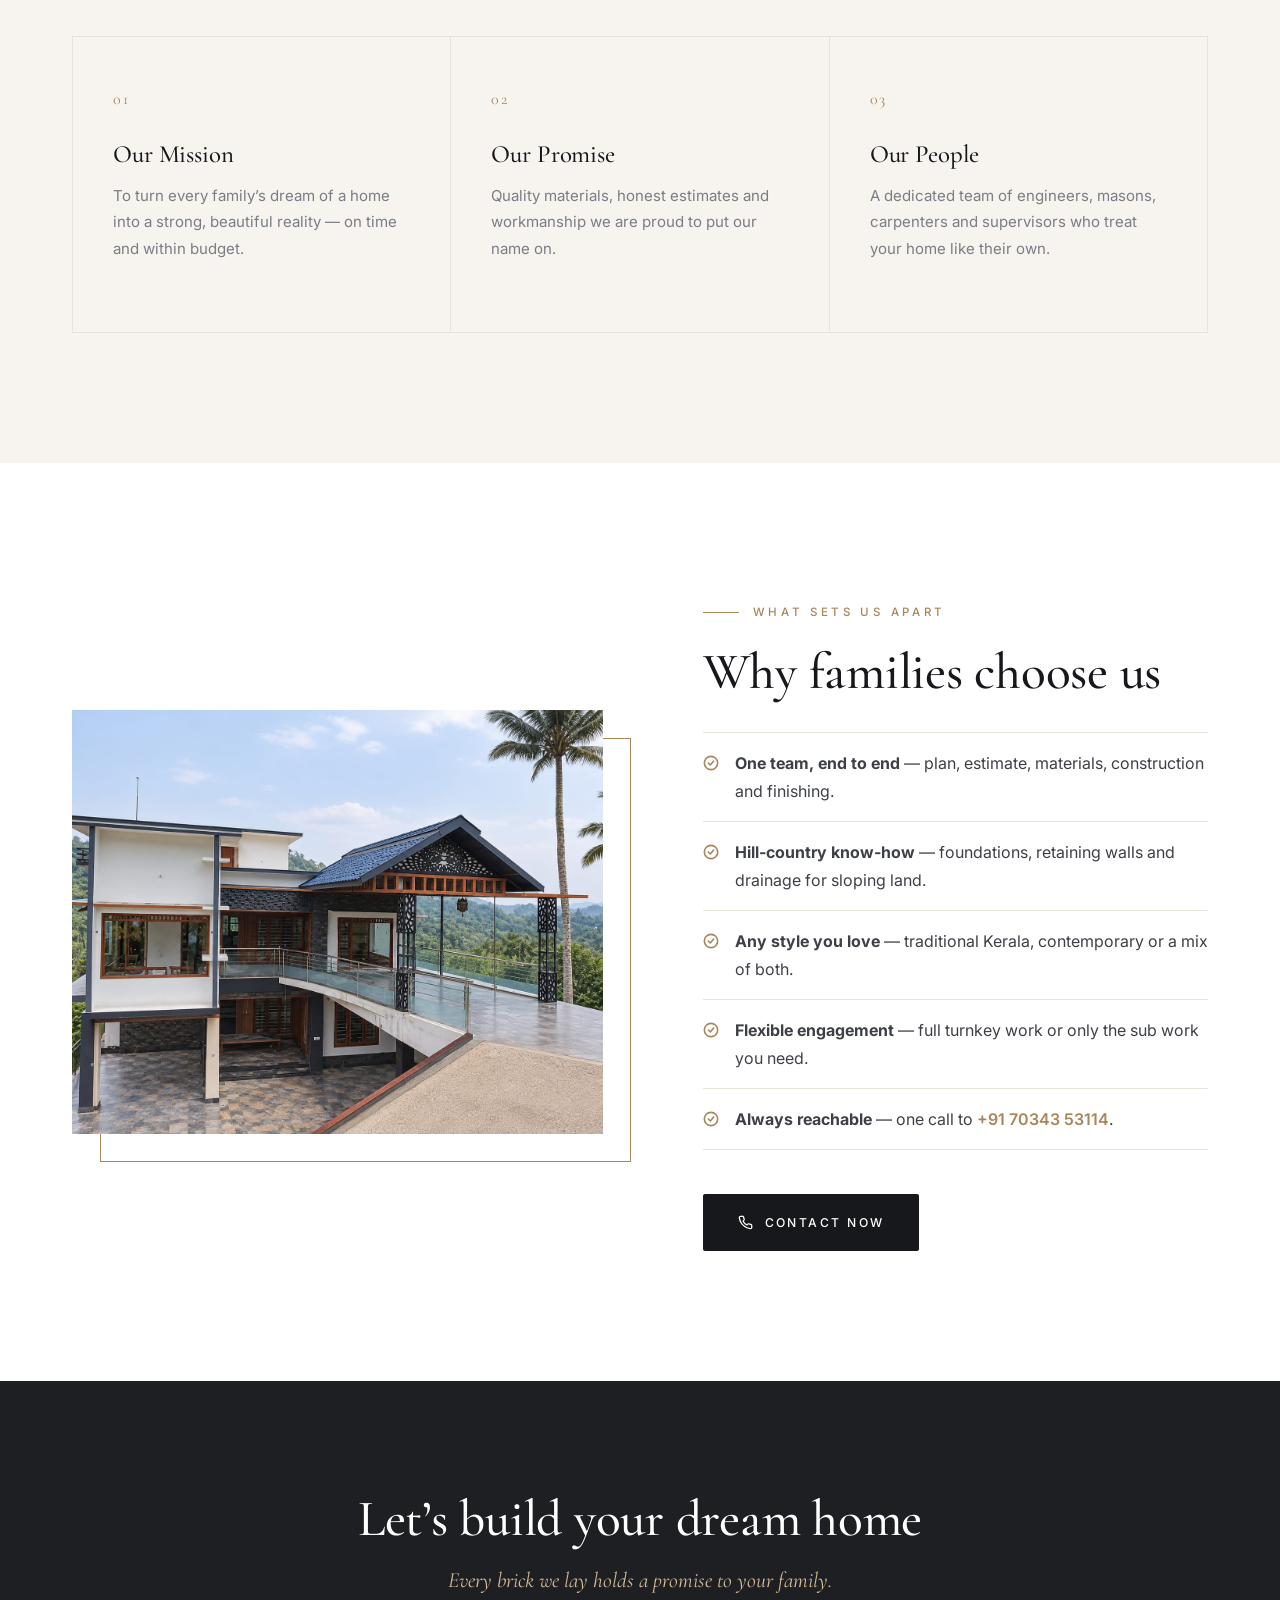
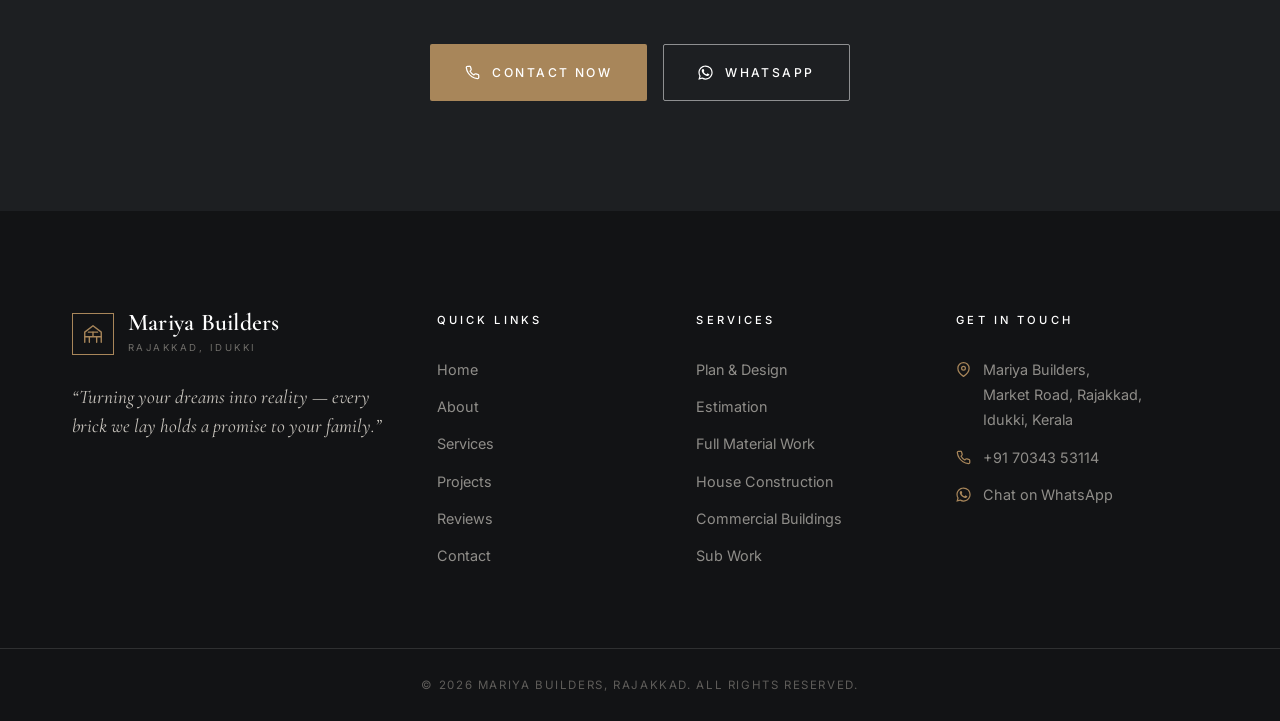
==== commit bbdba83c: "Restyle site for a premium, minimal look Charcoal, ivory and bronze palette; Cormorant Garamond head" ====
--- a/about.html
+++ b/about.html
@@ -5,11 +5,11 @@
   <meta name="viewport" content="width=device-width, initial-scale=1.0">
   <title>About Us | Mariya Builders, Rajakkad</title>
   <meta name="description" content="Learn about Mariya Builders — a trusted construction company on Market Road, Rajakkad, Idukki.">
-  <meta name="theme-color" content="#b5562b">
-  <link rel="icon" href="data:image/svg+xml,%3Csvg xmlns='http://www.w3.org/2000/svg' viewBox='0 0 64 64'%3E%3Crect width='64' height='64' rx='14' fill='%23b5562b'/%3E%3Cpath d='M12 30 32 14l20 16v22H12z' fill='none' stroke='white' stroke-width='5' stroke-linejoin='round'/%3E%3C/svg%3E">
+  <meta name="theme-color" content="#121315">
+  <link rel="icon" href="data:image/svg+xml,%3Csvg xmlns='http://www.w3.org/2000/svg' viewBox='0 0 64 64'%3E%3Crect width='64' height='64' rx='14' fill='%23121315'/%3E%3Cpath d='M12 30 32 14l20 16v22H12z' fill='none' stroke='%23d4bc96' stroke-width='4' stroke-linejoin='round'/%3E%3C/svg%3E">
   <link rel="preconnect" href="https://fonts.googleapis.com">
   <link rel="preconnect" href="https://fonts.gstatic.com" crossorigin>
-  <link href="https://fonts.googleapis.com/css2?family=Inter:wght@400;500;600;700&family=Playfair+Display:ital,wght@0,600;0,700;1,500&display=swap" rel="stylesheet">
+  <link href="https://fonts.googleapis.com/css2?family=Cormorant+Garamond:ital,wght@0,400;0,500;0,600;1,400;1,500&family=Inter:wght@300;400;500&display=swap" rel="stylesheet">
   <link rel="stylesheet" href="css/style.css">
 </head>
 <body>
@@ -58,26 +58,26 @@
       </div>
       <div class="split-img reveal">
         <img src="images/kerala-traditional.jpg" alt="Traditional Kerala style home with red tile roof">
-        <div class="badge">Rooted in Rajakkad, building across Idukki</div>
       </div>
     </div>
   </section>
 
   <section class="section section--cream">
     <div class="container">
-      <div class="grid grid-3">
+      <div class="section-head reveal"><span class="eyebrow">What we stand for</span><h2>Our Values</h2></div>
+      <div class="service-grid">
         <div class="service-card reveal">
-          <div class="service-icon"><svg viewBox="0 0 24 24" fill="none" stroke="currentColor" stroke-width="2" stroke-linecap="round" stroke-linejoin="round"><path d="M3 10.5 12 3l9 7.5"/><path d="M5 9v12h14V9"/><path d="M10 21v-6h4v6"/></svg></div>
+          <div class="idx">01</div>
           <h3>Our Mission</h3>
           <p>To turn every family’s dream of a home into a strong, beautiful reality — on time and within budget.</p>
         </div>
         <div class="service-card reveal">
-          <div class="service-icon"><svg viewBox="0 0 24 24" fill="none" stroke="currentColor" stroke-width="2" stroke-linecap="round" stroke-linejoin="round"><path d="M12 22s8-4 8-10V5l-8-3-8 3v7c0 6 8 10 8 10z"/><path d="m9 12 2 2 4-4"/></svg></div>
+          <div class="idx">02</div>
           <h3>Our Promise</h3>
           <p>Quality materials, honest estimates and workmanship we are proud to put our name on.</p>
         </div>
         <div class="service-card reveal">
-          <div class="service-icon"><svg viewBox="0 0 24 24" fill="none" stroke="currentColor" stroke-width="2" stroke-linecap="round" stroke-linejoin="round"><path d="M17 21v-2a4 4 0 0 0-4-4H5a4 4 0 0 0-4 4v2"/><circle cx="9" cy="7" r="4"/><path d="M23 21v-2a4 4 0 0 0-3-3.87M16 3.13a4 4 0 0 1 0 7.75"/></svg></div>
+          <div class="idx">03</div>
           <h3>Our People</h3>
           <p>A dedicated team of engineers, masons, carpenters and supervisors who treat your home like their own.</p>
         </div>
@@ -108,7 +108,7 @@
   <section class="cta-band">
     <div class="container">
       <div>
-        <h2>Ready to build your dream home?</h2>
+        <h2>Let’s build your dream home</h2>
         <p>Every brick we lay holds a promise to your family.</p>
       </div>
       <div class="cta-actions">
--- a/css/style.css
+++ b/css/style.css
@@ -1,22 +1,24 @@
 /* ==========================================================
    Mariya Builders — shared stylesheet
+   Premium, quiet, generous whitespace.
    ========================================================== */
 :root {
-  --ink: #1f2328;
-  --ink-soft: #4a4f57;
-  --muted: #6b7079;
-  --charcoal: #2b2f36;
-  --charcoal-deep: #1b1e23;
-  --accent: #b5562b;        /* terracotta / roof tile */
-  --accent-dark: #924220;
-  --wood: #a0622d;
-  --cream: #f7f3ee;
+  --ink: #16181b;
+  --ink-soft: #3d4046;
+  --muted: #7a7d83;
+  --charcoal: #1d1f22;
+  --charcoal-deep: #121315;
+  --accent: #a8865a;        /* bronze */
+  --accent-dark: #8a6c44;
+  --accent-light: #d4bc96;
+  --ivory: #f7f4ef;
   --paper: #ffffff;
-  --line: #e6e0d8;
-  --radius: 14px;
-  --shadow: 0 10px 30px rgba(20, 22, 26, .10);
-  --max: 1180px;
-  --font-head: "Playfair Display", Georgia, serif;
+  --line: #e7e2da;
+  --line-dark: rgba(255,255,255,.12);
+  --radius: 2px;
+  --max: 1200px;
+  --ease: cubic-bezier(.2,.7,.2,1);
+  --font-head: "Cormorant Garamond", "Playfair Display", Georgia, serif;
   --font-body: "Inter", system-ui, -apple-system, "Segoe UI", Roboto, sans-serif;
 }
 
@@ -25,98 +27,126 @@
 body {
   margin: 0;
   font-family: var(--font-body);
-  color: var(--ink);
+  font-size: 16px;
+  font-weight: 400;
+  color: var(--ink-soft);
   background: var(--paper);
-  line-height: 1.65;
+  line-height: 1.75;
   -webkit-font-smoothing: antialiased;
 }
 img { max-width: 100%; display: block; }
 a { color: inherit; text-decoration: none; }
-h1, h2, h3 { font-family: var(--font-head); line-height: 1.2; margin: 0 0 .5em; color: var(--ink); }
-h1 { font-size: clamp(2.2rem, 5.5vw, 4rem); }
-h2 { font-size: clamp(1.8rem, 3.6vw, 2.6rem); }
-h3 { font-size: 1.25rem; }
-p { margin: 0 0 1em; }
-
-.container { width: 100%; max-width: var(--max); margin: 0 auto; padding: 0 20px; }
-.section { padding: 90px 0; }
-.section--cream { background: var(--cream); }
-.section--dark { background: var(--charcoal-deep); color: #e9e6e1; }
+h1, h2, h3, .contact-card a.big, .rating-score .big {
+  font-variant-numeric: lining-nums;
+}
+h1, h2, h3 {
+  font-family: var(--font-head);
+  font-weight: 500;
+  line-height: 1.12;
+  letter-spacing: -.005em;
+  margin: 0 0 .5em;
+  color: var(--ink);
+}
+h1 { font-size: clamp(2.8rem, 6.5vw, 5.2rem); }
+h2 { font-size: clamp(2.1rem, 4vw, 3.2rem); }
+h3 { font-size: 1.55rem; }
+p { margin: 0 0 1.1em; }
+::selection { background: var(--accent-light); color: var(--ink); }
+
+.container { width: 100%; max-width: var(--max); margin: 0 auto; padding: 0 32px; }
+.section { padding: 130px 0; }
+.section--cream { background: var(--ivory); }
+.section--dark { background: var(--charcoal-deep); color: #a9a7a3; }
 .section--dark h2, .section--dark h3 { color: #fff; }
 
 .eyebrow {
-  display: inline-block;
-  font-size: .78rem;
-  font-weight: 600;
-  letter-spacing: .18em;
+  display: inline-flex; align-items: center; gap: 14px;
+  font-size: .72rem;
+  font-weight: 500;
+  letter-spacing: .32em;
   text-transform: uppercase;
   color: var(--accent);
-  margin-bottom: 12px;
-}
-.section-head { max-width: 680px; margin: 0 auto 50px; text-align: center; }
+  margin-bottom: 22px;
+}
+.eyebrow::before { content: ""; width: 36px; height: 1px; background: currentColor; }
+.section-head { max-width: 640px; margin: 0 auto 70px; text-align: center; }
+.section-head .eyebrow::after { content: ""; width: 36px; height: 1px; background: currentColor; }
 .section-head p { color: var(--muted); }
-.section--dark .section-head p { color: #b9b5ae; }
+.section--dark .section-head p { color: #8f8d89; }
 
 /* ---------- Buttons ---------- */
 .btn {
+  display: inline-flex; align-items: center; justify-content: center; gap: 12px;
+  padding: 17px 34px;
+  border-radius: var(--radius);
+  font-size: .76rem; font-weight: 500;
+  letter-spacing: .2em; text-transform: uppercase;
+  border: 1px solid transparent;
+  cursor: pointer;
+  transition: background .35s var(--ease), color .35s var(--ease), border-color .35s var(--ease);
+}
+.btn svg { width: 15px; height: 15px; flex: none; }
+.btn--primary { background: var(--ink); color: #fff; }
+.btn--primary:hover { background: var(--accent); }
+.btn--ghost { border-color: rgba(255,255,255,.5); color: #fff; }
+.btn--ghost:hover { background: #fff; color: var(--ink); border-color: #fff; }
+.btn--outline { border-color: var(--ink); color: var(--ink); }
+.btn--outline:hover { background: var(--ink); color: #fff; }
+.btn--whatsapp { background: transparent; border-color: var(--ink); color: var(--ink); }
+.btn--whatsapp:hover { background: var(--ink); color: #fff; }
+
+.link-arrow {
   display: inline-flex; align-items: center; gap: 10px;
-  padding: 14px 26px;
-  border-radius: 999px;
-  font-weight: 600; font-size: .98rem;
-  border: 2px solid transparent;
-  cursor: pointer;
-  transition: background .2s, color .2s, transform .2s, border-color .2s;
-}
-.btn svg { width: 18px; height: 18px; flex: none; }
-.btn--primary { background: var(--accent); color: #fff; }
-.btn--primary:hover { background: var(--accent-dark); transform: translateY(-2px); }
-.btn--ghost { border-color: rgba(255,255,255,.75); color: #fff; }
-.btn--ghost:hover { background: #fff; color: var(--ink); }
-.btn--outline { border-color: var(--accent); color: var(--accent); }
-.btn--outline:hover { background: var(--accent); color: #fff; }
-.btn--whatsapp { background: #25d366; color: #fff; }
-.btn--whatsapp:hover { background: #1da851; transform: translateY(-2px); }
+  font-size: .74rem; font-weight: 500; letter-spacing: .2em; text-transform: uppercase;
+  color: var(--ink); padding-bottom: 6px; border-bottom: 1px solid var(--accent);
+  transition: gap .3s var(--ease), color .3s;
+}
+.link-arrow:hover { gap: 16px; color: var(--accent); }
 
 /* ---------- Top bar & header ---------- */
-.topbar { background: var(--charcoal-deep); color: #cfcac2; font-size: .85rem; }
-.topbar .container { display: flex; justify-content: space-between; gap: 16px; padding-top: 8px; padding-bottom: 8px; flex-wrap: wrap; }
+.topbar { background: var(--charcoal-deep); color: #8f8d89; font-size: .74rem; letter-spacing: .08em; }
+.topbar .container { display: flex; justify-content: space-between; gap: 16px; padding-top: 9px; padding-bottom: 9px; flex-wrap: wrap; }
 .topbar a:hover { color: #fff; }
-.topbar span, .topbar a { display: inline-flex; align-items: center; gap: 6px; }
-.topbar svg { width: 14px; height: 14px; }
+.topbar span, .topbar a { display: inline-flex; align-items: center; gap: 8px; }
+.topbar svg { width: 13px; height: 13px; color: var(--accent); }
 
 .site-header {
   position: sticky; top: 0; z-index: 50;
-  background: rgba(255,255,255,.96);
-  backdrop-filter: blur(8px);
+  background: rgba(255,255,255,.97);
+  backdrop-filter: blur(10px);
   border-bottom: 1px solid var(--line);
 }
-.site-header .container { display: flex; align-items: center; justify-content: space-between; height: 76px; }
-.brand { display: flex; align-items: center; gap: 12px; }
+.site-header .container { display: flex; align-items: center; justify-content: space-between; height: 84px; }
+.brand { display: flex; align-items: center; gap: 14px; }
 .brand-mark {
-  width: 44px; height: 44px; border-radius: 10px;
-  background: var(--accent); color: #fff;
+  width: 42px; height: 42px;
+  border: 1px solid var(--accent); color: var(--accent);
   display: grid; place-items: center;
 }
-.brand-mark svg { width: 26px; height: 26px; }
-.brand-text strong { display: block; font-family: var(--font-head); font-size: 1.3rem; line-height: 1.1; }
-.brand-text small { display: block; font-size: .72rem; letter-spacing: .08em; color: var(--muted); text-transform: uppercase; }
-
-.nav { display: flex; align-items: center; gap: 30px; }
-.nav a { font-weight: 500; color: var(--ink-soft); position: relative; padding: 6px 0; }
+.brand-mark svg { width: 22px; height: 22px; stroke-width: 1.5; }
+.brand-text strong { display: block; font-family: var(--font-head); font-weight: 600; font-size: 1.5rem; line-height: 1; color: var(--ink); letter-spacing: .01em; }
+.brand-text small { display: block; font-size: .6rem; letter-spacing: .26em; color: var(--muted); text-transform: uppercase; margin-top: 5px; }
+
+.nav { display: flex; align-items: center; gap: 38px; }
+.nav a {
+  font-size: .74rem; font-weight: 500; letter-spacing: .18em; text-transform: uppercase;
+  color: var(--ink-soft); position: relative; padding: 6px 0;
+  transition: color .3s;
+}
 .nav a::after {
-  content: ""; position: absolute; left: 0; bottom: 0; height: 2px; width: 0;
-  background: var(--accent); transition: width .25s;
+  content: ""; position: absolute; left: 50%; bottom: -2px; height: 1px; width: 0;
+  background: var(--accent); transition: width .35s var(--ease), left .35s var(--ease);
 }
 .nav a:hover, .nav a.active { color: var(--ink); }
-.nav a:hover::after, .nav a.active::after { width: 100%; }
-.nav .btn { padding: 10px 20px; color: #fff; }
+.nav a:hover::after, .nav a.active::after { width: 100%; left: 0; }
+.nav .btn { padding: 13px 22px; color: #fff; }
 .nav .btn::after { display: none; }
 
 .nav-toggle {
   display: none; background: none; border: 0; cursor: pointer;
-  width: 44px; height: 44px; padding: 10px;
-}
-.nav-toggle span { display: block; height: 2px; background: var(--ink); margin: 5px 0; transition: transform .25s, opacity .25s; }
+  width: 44px; height: 44px; padding: 12px 10px;
+}
+.nav-toggle span { display: block; height: 1px; background: var(--ink); margin: 6px 0; transition: transform .3s, opacity .3s; }
 .nav-open .nav-toggle span:nth-child(1) { transform: translateY(7px) rotate(45deg); }
 .nav-open .nav-toggle span:nth-child(2) { opacity: 0; }
 .nav-open .nav-toggle span:nth-child(3) { transform: translateY(-7px) rotate(-45deg); }
@@ -124,302 +154,311 @@
 /* ---------- Hero ---------- */
 .hero {
   position: relative;
-  min-height: 88vh;
-  display: flex; align-items: center;
+  min-height: calc(100vh - 120px);
+  display: flex; align-items: flex-end;
   color: #fff;
   background: var(--charcoal-deep) url("../images/kerala-traditional.jpg") center/cover no-repeat;
 }
 .hero::before {
   content: ""; position: absolute; inset: 0;
-  background: linear-gradient(100deg, rgba(15,17,20,.85) 0%, rgba(15,17,20,.55) 55%, rgba(15,17,20,.25) 100%);
-}
-.hero .container { position: relative; padding-top: 80px; padding-bottom: 80px; }
-.hero h1 { color: #fff; max-width: 760px; }
-.hero h1 em { font-style: normal; color: #f0a374; }
+  background:
+    linear-gradient(90deg, rgba(10,11,12,.72) 0%, rgba(10,11,12,.45) 50%, rgba(10,11,12,.1) 100%),
+    linear-gradient(180deg, rgba(10,11,12,.2) 0%, rgba(10,11,12,0) 40%, rgba(10,11,12,.55) 100%);
+}
+.hero .container { position: relative; padding-top: 120px; padding-bottom: 110px; }
+.hero h1 { color: #fff; max-width: 900px; font-weight: 500; }
+.hero h1 em { font-style: italic; color: var(--accent-light); }
 .hero .promise {
   font-family: var(--font-head); font-style: italic;
-  font-size: clamp(1.1rem, 2.2vw, 1.45rem);
-  color: #ece6dd; max-width: 620px;
-  border-left: 3px solid var(--accent); padding-left: 16px;
-  margin: 18px 0 34px;
-}
-.hero .eyebrow { color: #f0a374; }
-.hero-actions { display: flex; gap: 14px; flex-wrap: wrap; }
+  font-size: clamp(1.25rem, 2.2vw, 1.6rem);
+  color: rgba(255,255,255,.82); max-width: 620px;
+  margin: 12px 0 46px;
+}
+.hero .eyebrow { color: var(--accent-light); text-shadow: 0 1px 12px rgba(0,0,0,.5); }
+.hero-actions { display: flex; gap: 16px; flex-wrap: wrap; }
+.hero .btn--primary { background: #fff; color: var(--ink); }
+.hero .btn--primary:hover { background: var(--accent); color: #fff; }
 
 /* Inner page banner */
 .page-banner {
   position: relative; color: #fff; text-align: center;
-  padding: 120px 0 90px;
+  padding: 170px 0 120px;
   background: var(--charcoal-deep) center/cover no-repeat;
 }
-.page-banner::before { content: ""; position: absolute; inset: 0; background: rgba(15,17,20,.68); }
+.page-banner::before { content: ""; position: absolute; inset: 0; background: rgba(10,11,12,.62); }
 .page-banner .container { position: relative; }
-.page-banner h1 { color: #fff; font-size: clamp(2rem, 5vw, 3.2rem); }
-.page-banner p { color: #ddd6cc; max-width: 620px; margin: 0 auto; }
-.crumbs { font-size: .85rem; color: #cfc8bd; margin-bottom: 10px; }
+.page-banner h1 { color: #fff; font-size: clamp(2.6rem, 5.5vw, 4.2rem); }
+.page-banner p { color: rgba(255,255,255,.75); max-width: 560px; margin: 0 auto; font-family: var(--font-head); font-style: italic; font-size: 1.3rem; }
+.crumbs { font-size: .7rem; letter-spacing: .28em; text-transform: uppercase; color: var(--accent-light); margin-bottom: 20px; }
 .crumbs a:hover { color: #fff; }
 
 /* ---------- Grid helpers ---------- */
-.grid { display: grid; gap: 28px; }
+.grid { display: grid; gap: 32px; }
 .grid-2 { grid-template-columns: repeat(2, 1fr); }
 .grid-3 { grid-template-columns: repeat(3, 1fr); }
 .grid-4 { grid-template-columns: repeat(4, 1fr); }
 
 /* ---------- Split (image + text) ---------- */
-.split { display: grid; grid-template-columns: 1fr 1fr; gap: 60px; align-items: center; }
+.split { display: grid; grid-template-columns: 1.05fr 1fr; gap: 100px; align-items: center; }
 .split-img { position: relative; }
-.split-img img { border-radius: var(--radius); box-shadow: var(--shadow); aspect-ratio: 4/3; object-fit: cover; width: 100%; }
-.split-img .badge {
-  position: absolute; right: -18px; bottom: -18px;
-  background: var(--accent); color: #fff;
-  padding: 20px 24px; border-radius: var(--radius);
-  font-family: var(--font-head); font-size: 1.1rem; line-height: 1.3;
-  box-shadow: var(--shadow); max-width: 220px;
-}
-.checklist { list-style: none; padding: 0; margin: 20px 0 30px; display: grid; gap: 12px; }
-.checklist li { display: flex; gap: 12px; align-items: flex-start; }
-.checklist svg { width: 22px; height: 22px; color: var(--accent); flex: none; margin-top: 2px; }
+.split-img::before {
+  content: ""; position: absolute; inset: 28px -28px -28px 28px;
+  border: 1px solid var(--accent); z-index: 0;
+}
+.split-img img { position: relative; z-index: 1; aspect-ratio: 4/3.2; object-fit: cover; width: 100%; }
+.checklist { list-style: none; padding: 0; margin: 30px 0 44px; display: grid; gap: 0; border-top: 1px solid var(--line); }
+.checklist li { display: flex; gap: 16px; align-items: baseline; padding: 16px 0; border-bottom: 1px solid var(--line); }
+.checklist svg { width: 16px; height: 16px; color: var(--accent); flex: none; position: relative; top: 2px; }
 
 /* ---------- Service cards ---------- */
+.service-grid { display: grid; grid-template-columns: repeat(3, 1fr); border-top: 1px solid var(--line); border-left: 1px solid var(--line); }
+.service-grid.cols-4 { grid-template-columns: repeat(4, 1fr); }
 .service-card {
-  background: var(--paper);
+  background: transparent;
+  border-right: 1px solid var(--line);
+  border-bottom: 1px solid var(--line);
+  padding: 48px 40px 44px;
+  transition: background .4s var(--ease);
+  display: flex; flex-direction: column;
+}
+.service-card:hover { background: var(--paper); }
+.service-card .idx { font-family: var(--font-head); font-size: 1rem; color: var(--accent); letter-spacing: .1em; margin-bottom: 28px; }
+.service-card h3 { margin-bottom: 14px; }
+.service-card p { color: var(--muted); font-size: .94rem; margin-bottom: 26px; }
+.service-card .more { margin-top: auto; align-self: flex-start; }
+.service-icon {
+  width: 52px; height: 52px; color: var(--accent);
   border: 1px solid var(--line);
-  border-radius: var(--radius);
-  padding: 32px 28px;
-  transition: transform .25s, box-shadow .25s, border-color .25s;
-  display: flex; flex-direction: column;
-}
-.service-card:hover { transform: translateY(-6px); box-shadow: var(--shadow); border-color: transparent; }
-.service-icon {
-  width: 58px; height: 58px; border-radius: 14px;
-  background: #f6e6dc; color: var(--accent);
-  display: grid; place-items: center; margin-bottom: 20px;
-}
-.service-icon svg { width: 30px; height: 30px; }
-.service-card p { color: var(--muted); font-size: .96rem; }
-.service-card ul { padding-left: 18px; margin: 0 0 16px; color: var(--ink-soft); font-size: .93rem; }
-.service-card ul li { margin-bottom: 4px; }
-.service-card .more { margin-top: auto; color: var(--accent); font-weight: 600; font-size: .92rem; display: inline-flex; gap: 6px; align-items: center; }
-.service-card .more:hover { color: var(--accent-dark); }
+  display: grid; place-items: center; margin-bottom: 24px;
+}
+.service-icon svg { width: 22px; height: 22px; stroke-width: 1.5; }
 
 /* Detailed service rows (services page) */
-.service-row { display: grid; grid-template-columns: 1fr 1fr; gap: 50px; align-items: center; padding: 50px 0; border-bottom: 1px solid var(--line); }
-.service-row:last-child { border-bottom: 0; }
+.service-row { display: grid; grid-template-columns: 1fr 1fr; gap: 90px; align-items: center; padding: 80px 0; border-bottom: 1px solid var(--line); scroll-margin-top: 100px; }
+.service-row:first-child { padding-top: 0; }
+.service-row:last-child { border-bottom: 0; padding-bottom: 0; }
 .service-row:nth-child(even) .service-row-img { order: 2; }
-.service-row-img img { border-radius: var(--radius); aspect-ratio: 16/10; object-fit: cover; width: 100%; box-shadow: var(--shadow); }
-.service-row .num { font-family: var(--font-head); font-size: 3rem; color: #ecd6c8; line-height: 1; }
-.service-row ul { padding: 0; list-style: none; display: grid; grid-template-columns: 1fr 1fr; gap: 8px 20px; margin: 18px 0 24px; }
-.service-row ul li { position: relative; padding-left: 20px; color: var(--ink-soft); font-size: .95rem; }
-.service-row ul li::before { content: ""; position: absolute; left: 0; top: .62em; width: 8px; height: 8px; border-radius: 2px; background: var(--accent); }
+.service-row-img img { aspect-ratio: 4/3; object-fit: cover; width: 100%; }
+.service-row .num { font-family: var(--font-head); font-size: 1.05rem; letter-spacing: .14em; color: var(--accent); margin-bottom: 14px; }
+.service-row p { color: var(--muted); }
+.service-row ul { padding: 0; list-style: none; display: grid; grid-template-columns: 1fr 1fr; gap: 0 32px; margin: 26px 0 40px; border-top: 1px solid var(--line); }
+.service-row ul li { padding: 12px 0; border-bottom: 1px solid var(--line); color: var(--ink-soft); font-size: .92rem; }
 
 /* ---------- Process steps ---------- */
-.steps { counter-reset: step; }
-.step { position: relative; padding: 28px 24px; background: rgba(255,255,255,.04); border: 1px solid rgba(255,255,255,.1); border-radius: var(--radius); }
+.steps { counter-reset: step; border-top: 1px solid var(--line-dark); gap: 0; }
+.step { position: relative; padding: 44px 36px 10px 0; }
+.step + .step { padding-left: 36px; border-left: 1px solid var(--line-dark); }
 .step::before {
   counter-increment: step; content: "0" counter(step);
-  font-family: var(--font-head); font-size: 2.4rem; color: var(--accent); display: block; margin-bottom: 8px;
-}
-.step p { color: #b9b5ae; font-size: .95rem; margin: 0; }
+  font-family: var(--font-head); font-size: 1rem; letter-spacing: .14em; color: var(--accent); display: block; margin-bottom: 22px;
+}
+.step h3 { font-size: 1.6rem; }
+.step p { color: #8f8d89; font-size: .93rem; margin: 0; }
 
 /* ---------- Projects gallery ---------- */
-.gallery { display: grid; grid-template-columns: repeat(6, 1fr); gap: 20px; }
+.gallery { display: grid; grid-template-columns: repeat(6, 1fr); gap: 24px; }
 .project {
-  position: relative; overflow: hidden; border-radius: var(--radius);
-  grid-column: span 2; aspect-ratio: 4/3; cursor: zoom-in; background: #ddd;
-}
-.project.wide { grid-column: span 3; aspect-ratio: 16/10; }
-.project img { width: 100%; height: 100%; object-fit: cover; transition: transform .6s ease; }
-.project:hover img { transform: scale(1.06); }
+  position: relative; overflow: hidden; margin: 0;
+  grid-column: span 2; aspect-ratio: 4/5; cursor: zoom-in; background: #e9e5df;
+}
+.project.wide { grid-column: span 3; aspect-ratio: 16/11; }
+.project img { width: 100%; height: 100%; object-fit: cover; transition: transform 1.2s var(--ease); }
+.project:hover img { transform: scale(1.04); }
 .project figcaption {
   position: absolute; inset: auto 0 0 0;
-  padding: 50px 22px 18px;
-  background: linear-gradient(transparent, rgba(10,12,14,.85));
+  padding: 80px 28px 26px;
+  background: linear-gradient(transparent, rgba(10,11,12,.78));
   color: #fff;
 }
-.project figcaption strong { display: block; font-family: var(--font-head); font-size: 1.15rem; }
-.project figcaption span { font-size: .85rem; color: #ddd6cc; }
+.project figcaption strong { display: block; font-family: var(--font-head); font-weight: 500; font-size: 1.5rem; line-height: 1.2; }
+.project figcaption span { font-size: .7rem; letter-spacing: .2em; text-transform: uppercase; color: rgba(255,255,255,.7); }
 
 /* Lightbox */
 .lightbox {
   position: fixed; inset: 0; z-index: 100;
-  background: rgba(8,9,11,.92);
-  display: none; align-items: center; justify-content: center; padding: 30px;
+  background: rgba(10,11,12,.95);
+  display: none; align-items: center; justify-content: center; padding: 40px;
 }
 .lightbox.open { display: flex; }
-.lightbox img { max-height: 85vh; border-radius: 10px; }
+.lightbox img { max-height: 86vh; }
 .lightbox button {
-  position: absolute; top: 18px; right: 22px;
-  background: none; border: 0; color: #fff; font-size: 2.4rem; cursor: pointer; line-height: 1;
-}
-
-/* ---------- Why us / features ---------- */
-.feature { text-align: center; padding: 10px; }
-.feature .service-icon { margin: 0 auto 16px; }
-.feature p { color: var(--muted); font-size: .95rem; }
+  position: absolute; top: 20px; right: 28px;
+  background: none; border: 0; color: #fff; font-size: 2.2rem; font-weight: 200; cursor: pointer; line-height: 1;
+}
 
 /* ---------- CTA band ---------- */
-.cta-band {
-  background: linear-gradient(120deg, var(--accent) 0%, var(--accent-dark) 100%);
-  color: #fff; padding: 70px 0;
-}
-.cta-band .container { display: flex; align-items: center; justify-content: space-between; gap: 30px; flex-wrap: wrap; }
-.cta-band h2 { color: #fff; margin: 0 0 6px; }
-.cta-band p { margin: 0; color: #fbe6da; font-family: var(--font-head); font-style: italic; font-size: 1.15rem; }
-.cta-band .btn--light { background: #fff; color: var(--accent-dark); }
-.cta-band .btn--light:hover { background: var(--charcoal-deep); color: #fff; transform: translateY(-2px); }
-.cta-band .btn--ghost:hover { color: var(--accent-dark); }
-.cta-actions { display: flex; gap: 14px; flex-wrap: wrap; }
+.cta-band { background: var(--charcoal); color: #fff; padding: 110px 0; text-align: center; }
+.cta-band .container { display: flex; flex-direction: column; align-items: center; }
+.cta-band h2 { color: #fff; margin: 0 0 14px; }
+.cta-band p { margin: 0 0 44px; color: var(--accent-light); font-family: var(--font-head); font-style: italic; font-size: 1.35rem; }
+.cta-band .btn--light { background: var(--accent); color: #fff; }
+.cta-band .btn--light:hover { background: #fff; color: var(--ink); }
+.cta-actions { display: flex; gap: 16px; flex-wrap: wrap; justify-content: center; }
 
 /* ---------- Contact ---------- */
-.contact-grid { display: grid; grid-template-columns: 1fr 1.2fr; gap: 40px; }
-.contact-card {
-  display: flex; gap: 18px; align-items: flex-start;
-  padding: 24px; border: 1px solid var(--line); border-radius: var(--radius); background: #fff;
-  margin-bottom: 18px;
-}
-.contact-card .service-icon { margin: 0; width: 52px; height: 52px; flex: none; }
-.contact-card h3 { margin-bottom: 4px; font-size: 1.1rem; }
-.contact-card p, .contact-card a { margin: 0; color: var(--ink-soft); }
-.contact-card a.big { font-size: 1.35rem; font-weight: 700; color: var(--accent); }
-.form-card { background: #fff; border: 1px solid var(--line); border-radius: var(--radius); padding: 34px; box-shadow: var(--shadow); }
-.form-row { display: grid; grid-template-columns: 1fr 1fr; gap: 16px; }
-.field { margin-bottom: 16px; }
-.field label { display: block; font-size: .88rem; font-weight: 600; margin-bottom: 6px; color: var(--ink-soft); }
+.contact-grid { display: grid; grid-template-columns: 1fr 1.15fr; gap: 90px; }
+.contact-list { border-top: 1px solid var(--line); margin: 34px 0 40px; }
+.contact-card { display: flex; gap: 22px; align-items: flex-start; padding: 26px 0; border-bottom: 1px solid var(--line); }
+.contact-card .service-icon { margin: 0; width: 46px; height: 46px; flex: none; }
+.contact-card h3 { margin-bottom: 4px; font-family: var(--font-body); font-size: .7rem; font-weight: 500; letter-spacing: .26em; text-transform: uppercase; color: var(--muted); }
+.contact-card p, .contact-card a { margin: 0; color: var(--ink); }
+.contact-card a.big { font-family: var(--font-head); font-size: 1.9rem; font-weight: 500; color: var(--ink); line-height: 1.2; }
+.contact-card a.big:hover { color: var(--accent); }
+.form-card { background: var(--ivory); padding: 56px; }
+.section--cream .form-card { background: var(--paper); }
+.form-card h2, .form-card h3 { font-size: 2.2rem; }
+.form-row { display: grid; grid-template-columns: 1fr 1fr; gap: 28px; }
+.field { margin-bottom: 26px; }
+.field label { display: block; font-size: .68rem; font-weight: 500; letter-spacing: .24em; text-transform: uppercase; margin-bottom: 6px; color: var(--muted); }
 .field input, .field select, .field textarea {
-  width: 100%; padding: 13px 14px; font: inherit; color: var(--ink);
-  border: 1px solid var(--line); border-radius: 10px; background: #fcfbf9;
-  transition: border-color .2s, box-shadow .2s;
-}
-.field input:focus, .field select:focus, .field textarea:focus {
-  outline: none; border-color: var(--accent); box-shadow: 0 0 0 3px rgba(181,86,43,.15);
-}
-.field textarea { min-height: 120px; resize: vertical; }
-.form-note { font-size: .85rem; color: var(--muted); margin-top: 12px; }
-.map { border: 0; width: 100%; height: 380px; border-radius: var(--radius); display: block; }
+  width: 100%; padding: 12px 0; font: inherit; color: var(--ink);
+  border: 0; border-bottom: 1px solid #cfc8bd; border-radius: 0; background: transparent;
+  transition: border-color .3s;
+  -webkit-appearance: none; appearance: none;
+}
+.field select { background: url("data:image/svg+xml,%3Csvg xmlns='http://www.w3.org/2000/svg' width='12' height='8' viewBox='0 0 12 8'%3E%3Cpath d='M1 1l5 5 5-5' fill='none' stroke='%237a7d83' stroke-width='1.3'/%3E%3C/svg%3E") right 4px center no-repeat; }
+.field input:focus, .field select:focus, .field textarea:focus { outline: none; border-bottom-color: var(--accent); }
+.field textarea { min-height: 110px; resize: vertical; }
+.form-note { font-size: .8rem; color: var(--muted); margin: 18px 0 0; }
+.map { border: 0; width: 100%; height: 420px; display: block; filter: grayscale(1) contrast(1.05); }
 
 /* ---------- Footer ---------- */
-.site-footer { background: var(--charcoal-deep); color: #b9b5ae; padding: 70px 0 0; font-size: .95rem; }
-.site-footer h4 { color: #fff; font-family: var(--font-head); font-size: 1.15rem; margin: 0 0 18px; }
-.footer-grid { display: grid; grid-template-columns: 1.4fr 1fr 1fr 1.2fr; gap: 40px; }
+.site-footer { background: var(--charcoal-deep); color: #8f8d89; padding: 100px 0 0; font-size: .9rem; }
+.site-footer h4 { color: #fff; font-family: var(--font-body); font-weight: 500; font-size: .7rem; letter-spacing: .28em; text-transform: uppercase; margin: 0 0 26px; }
+.footer-grid { display: grid; grid-template-columns: 1.5fr 1fr 1fr 1.2fr; gap: 50px; }
 .site-footer .brand-text strong { color: #fff; }
-.site-footer .brand-text small { color: #8d8982; }
-.site-footer ul { list-style: none; padding: 0; margin: 0; display: grid; gap: 10px; }
-.site-footer a:hover { color: #fff; }
-.footer-tag { font-family: var(--font-head); font-style: italic; color: #d9d3ca; margin-top: 18px; }
-.footer-contact li { display: flex; gap: 10px; align-items: flex-start; }
-.footer-contact svg { width: 18px; height: 18px; color: var(--accent); flex: none; margin-top: 3px; }
-.footer-bottom { border-top: 1px solid rgba(255,255,255,.08); margin-top: 50px; padding: 22px 0; font-size: .85rem; text-align: center; color: #8d8982; }
+.site-footer .brand-text small { color: #6f6d69; }
+.site-footer ul { list-style: none; padding: 0; margin: 0; display: grid; gap: 12px; }
+.site-footer a { transition: color .3s; }
+.site-footer a:hover { color: var(--accent-light); }
+.footer-tag { font-family: var(--font-head); font-style: italic; font-size: 1.2rem; line-height: 1.5; color: #c9c5be; margin-top: 26px; max-width: 320px; }
+.footer-contact li { display: flex; gap: 12px; align-items: flex-start; }
+.footer-contact svg { width: 15px; height: 15px; color: var(--accent); flex: none; margin-top: 5px; }
+.footer-bottom { border-top: 1px solid var(--line-dark); margin-top: 80px; padding: 26px 0; font-size: .72rem; letter-spacing: .14em; text-transform: uppercase; text-align: center; color: #5f5d5a; }
 
 /* ---------- Floating call buttons ---------- */
-.float-actions { position: fixed; right: 18px; bottom: 18px; z-index: 60; display: flex; flex-direction: column; gap: 12px; }
+.float-actions { position: fixed; right: 22px; bottom: 22px; z-index: 60; display: flex; flex-direction: column; gap: 10px; }
 .float-btn {
-  width: 56px; height: 56px; border-radius: 50%;
+  width: 52px; height: 52px; border-radius: 50%;
   display: grid; place-items: center; color: #fff;
-  box-shadow: 0 8px 22px rgba(0,0,0,.25);
-  transition: transform .2s;
-}
-.float-btn:hover { transform: scale(1.08); }
-.float-btn svg { width: 26px; height: 26px; }
-.float-btn.call { background: var(--accent); animation: pulse 2.4s infinite; }
+  box-shadow: 0 10px 30px rgba(0,0,0,.18);
+  transition: background .3s, transform .3s var(--ease);
+}
+.float-btn:hover { transform: translateY(-3px); }
+.float-btn svg { width: 21px; height: 21px; }
+.float-btn.call { background: var(--ink); }
+.float-btn.call:hover { background: var(--accent); }
 .float-btn.wa { background: #25d366; }
-@keyframes pulse {
-  0% { box-shadow: 0 0 0 0 rgba(181,86,43,.55); }
-  70% { box-shadow: 0 0 0 16px rgba(181,86,43,0); }
-  100% { box-shadow: 0 0 0 0 rgba(181,86,43,0); }
-}
 
 /* ---------- Reveal on scroll ---------- */
-.reveal { opacity: 0; transform: translateY(24px); transition: opacity .7s ease, transform .7s ease; }
+.reveal { opacity: 0; transform: translateY(18px); transition: opacity 1s var(--ease), transform 1s var(--ease); }
 .reveal.visible { opacity: 1; transform: none; }
 @media (prefers-reduced-motion: reduce) {
   .reveal { opacity: 1; transform: none; transition: none; }
-  .float-btn.call { animation: none; }
   html { scroll-behavior: auto; }
 }
 
+/* ---------- Ratings & reviews ---------- */
+.stars { display: inline-flex; gap: 3px; color: var(--accent); }
+.stars svg { width: 14px; height: 14px; }
+.stars .off { color: #ddd6cb; }
+.rating-summary {
+  display: grid; grid-template-columns: auto 1fr; gap: 70px; align-items: center;
+  padding: 0 0 60px; margin-bottom: 60px; border-bottom: 1px solid var(--line);
+}
+.rating-score { text-align: center; padding-right: 70px; border-right: 1px solid var(--line); }
+.rating-score .big { font-family: var(--font-head); font-weight: 500; font-size: 5rem; line-height: 1; color: var(--ink); margin-bottom: 10px; }
+.rating-score .stars svg { width: 18px; height: 18px; }
+.rating-score small { display: block; color: var(--muted); margin-top: 10px; font-size: .7rem; letter-spacing: .22em; text-transform: uppercase; }
+.rating-bars { display: grid; gap: 12px; }
+.rating-bar { display: grid; grid-template-columns: 40px 1fr 24px; gap: 18px; align-items: center; font-size: .82rem; color: var(--muted); }
+.rating-bar .track { height: 2px; background: var(--line); }
+.rating-bar .fill { height: 100%; background: var(--accent); }
+.review-card {
+  background: var(--paper); padding: 44px 40px;
+  display: flex; flex-direction: column; gap: 20px; position: relative;
+  border: 1px solid var(--line);
+}
+.section--cream .review-card { border-color: transparent; }
+.review-card p { margin: 0; color: var(--ink-soft); font-family: var(--font-head); font-size: 1.3rem; line-height: 1.5; font-style: italic; }
+.review-author { display: flex; align-items: center; gap: 14px; margin-top: auto; padding-top: 22px; border-top: 1px solid var(--line); }
+.avatar {
+  width: 40px; height: 40px; border-radius: 50%; flex: none;
+  border: 1px solid var(--accent); color: var(--accent); display: grid; place-items: center;
+  font-family: var(--font-head); font-size: 1.15rem;
+}
+.review-author strong { display: block; font-size: .9rem; font-weight: 500; color: var(--ink); }
+.review-author div span { font-size: .78rem; color: var(--muted); }
+.tag-sample {
+  display: inline-block; font-size: .6rem; font-weight: 500; letter-spacing: .16em; text-transform: uppercase;
+  border: 1px solid var(--accent-light); color: var(--accent-dark); padding: 1px 7px; margin-left: 8px; vertical-align: middle;
+}
+.star-input { display: inline-flex; flex-direction: row-reverse; gap: 6px; padding-top: 6px; }
+.star-input input { position: absolute; opacity: 0; width: 1px; height: 1px; }
+.star-input label { cursor: pointer; color: #d6cfc4; transition: color .2s; margin: 0; }
+.star-input label svg { width: 28px; height: 28px; }
+.star-input label:hover, .star-input label:hover ~ label,
+.star-input input:checked ~ label { color: var(--accent); }
+.star-input input:focus-visible + label { outline: 1px solid var(--accent); outline-offset: 3px; }
+
 /* ---------- Responsive ---------- */
+@media (max-width: 1100px) {
+  .nav { gap: 26px; }
+  .service-grid.cols-4 { grid-template-columns: repeat(2, 1fr); }
+}
 @media (max-width: 1024px) {
   .grid-4 { grid-template-columns: repeat(2, 1fr); }
   .grid-3 { grid-template-columns: repeat(2, 1fr); }
+  .service-grid { grid-template-columns: repeat(2, 1fr); }
   .footer-grid { grid-template-columns: 1fr 1fr; }
-}
-@media (max-width: 860px) {
-  .nav-toggle { display: block; }
+  .steps .step:nth-child(3) { padding-left: 0; border-left: 0; }
+  .split, .contact-grid { gap: 70px; }
+}
+@media (max-width: 900px) {
+  .nav-toggle { display: block; position: relative; z-index: 60; }
   .nav {
-    position: fixed; top: 0; right: 0; height: 100vh; width: min(300px, 82vw);
-    flex-direction: column; align-items: flex-start; gap: 6px;
-    background: #fff; padding: 100px 28px 28px;
-    box-shadow: -10px 0 30px rgba(0,0,0,.15);
-    clip-path: inset(0 0 0 100%); visibility: hidden; transition: clip-path .3s ease, visibility .3s;
+    position: fixed; top: 0; right: 0; height: 100vh; width: min(320px, 85vw);
+    flex-direction: column; align-items: flex-start; gap: 4px;
+    background: var(--paper); padding: 110px 36px 36px;
+    box-shadow: -20px 0 40px rgba(0,0,0,.08);
+    clip-path: inset(0 0 0 100%); visibility: hidden; transition: clip-path .45s var(--ease), visibility .45s;
   }
-  .nav a { font-size: 1.1rem; padding: 10px 0; width: 100%; }
-  .nav .btn { margin-top: 14px; width: auto; justify-content: center; }
-  .nav-open .nav { clip-path: inset(0 0 0 -40px); visibility: visible; }
-  .nav-toggle { position: relative; z-index: 60; }
-  .split, .service-row, .contact-grid { grid-template-columns: 1fr; gap: 36px; }
+  .nav a { font-size: .8rem; padding: 14px 0; width: 100%; border-bottom: 1px solid var(--line); }
+  .nav a::after { display: none; }
+  .nav a.active { color: var(--accent); }
+  .nav .btn { margin-top: 24px; width: 100%; border-bottom: 0; }
+  .nav-open .nav { clip-path: inset(0 0 0 -60px); visibility: visible; }
+  .split, .service-row, .contact-grid { grid-template-columns: 1fr; gap: 56px; }
   .service-row:nth-child(even) .service-row-img { order: 0; }
-  .split-img .badge { right: 12px; bottom: -18px; }
-  .gallery { grid-template-columns: 1fr 1fr; }
-  .project, .project.wide { grid-column: span 1; aspect-ratio: 4/3; }
-  .section { padding: 70px 0; }
+  .split-img::before { inset: 18px -14px -18px 14px; }
+  .gallery { grid-template-columns: 1fr 1fr; gap: 16px; }
+  .project, .project.wide { grid-column: span 1; aspect-ratio: 4/5; }
+  .section { padding: 96px 0; }
+  .rating-summary { gap: 40px; }
+  .rating-score { padding-right: 40px; }
 }
 @media (max-width: 600px) {
-  .container { padding: 0 16px; }
-  .grid-2, .grid-3, .grid-4, .footer-grid, .form-row { grid-template-columns: 1fr; }
+  .container { padding: 0 20px; }
+  .section { padding: 80px 0; }
+  .grid-2, .grid-3, .grid-4, .footer-grid, .form-row, .service-grid, .service-grid.cols-4 { grid-template-columns: 1fr; }
+  .form-row { gap: 0; }
   .gallery { grid-template-columns: 1fr; }
+  .project, .project.wide { aspect-ratio: 4/3.4; }
   .service-row ul { grid-template-columns: 1fr; }
+  .service-card { padding: 38px 28px; }
+  .steps .step, .steps .step + .step { padding: 36px 0 28px; border-left: 0; border-bottom: 1px solid var(--line-dark); }
   .topbar .addr { display: none; }
-  .hero { min-height: 80vh; }
-  .form-card { padding: 24px; }
-  .cta-band .container { flex-direction: column; align-items: flex-start; }
-}
-
-/* ---------- Ratings & reviews ---------- */
-.stars { display: inline-flex; gap: 2px; color: #e3a008; }
-.stars svg { width: 18px; height: 18px; }
-.stars .off { color: #d9d3ca; }
-.rating-summary {
-  display: grid; grid-template-columns: auto 1fr; gap: 40px; align-items: center;
-  background: #fff; border: 1px solid var(--line); border-radius: var(--radius);
-  padding: 30px 34px; margin-bottom: 36px; box-shadow: var(--shadow);
-}
-.rating-score { text-align: center; }
-.rating-score .big { font-family: var(--font-head); font-size: 3.6rem; line-height: 1; color: var(--ink); }
-.rating-score .stars svg { width: 22px; height: 22px; }
-.rating-score small { display: block; color: var(--muted); margin-top: 6px; }
-.rating-bars { display: grid; gap: 8px; }
-.rating-bar { display: grid; grid-template-columns: 44px 1fr 30px; gap: 12px; align-items: center; font-size: .9rem; color: var(--ink-soft); }
-.rating-bar .track { height: 8px; background: #f0ebe4; border-radius: 99px; overflow: hidden; }
-.rating-bar .fill { height: 100%; background: #e3a008; border-radius: 99px; }
-.review-card {
-  background: #fff; border: 1px solid var(--line); border-radius: var(--radius);
-  padding: 28px; display: flex; flex-direction: column; gap: 14px; position: relative;
-}
-.review-card::before {
-  content: "“"; position: absolute; top: 6px; right: 22px;
-  font-family: var(--font-head); font-size: 4.5rem; color: #f1e2d8; line-height: 1;
-}
-.review-card p { margin: 0; color: var(--ink-soft); font-size: .97rem; }
-.review-author { display: flex; align-items: center; gap: 12px; margin-top: auto; }
-.avatar {
-  width: 44px; height: 44px; border-radius: 50%; flex: none;
-  background: var(--accent); color: #fff; display: grid; place-items: center;
-  font-weight: 700;
-}
-.review-author strong { display: block; font-size: .98rem; }
-.review-author div span { font-size: .84rem; color: var(--muted); }
-.tag-sample {
-  display: inline-block; font-size: .7rem; font-weight: 700; letter-spacing: .08em; text-transform: uppercase;
-  background: #fff4d6; color: #8a6100; border-radius: 6px; padding: 2px 8px; margin-left: 6px; vertical-align: middle;
-}
-.star-input { display: inline-flex; flex-direction: row-reverse; gap: 4px; }
-.star-input input { position: absolute; opacity: 0; width: 1px; height: 1px; }
-.star-input label { cursor: pointer; color: #d9d3ca; transition: color .15s, transform .15s; margin: 0; }
-.star-input label svg { width: 34px; height: 34px; }
-.star-input label:hover, .star-input label:hover ~ label,
-.star-input input:checked ~ label { color: #e3a008; }
-.star-input label:hover { transform: scale(1.1); }
-.star-input input:focus-visible + label { outline: 2px solid var(--accent); outline-offset: 2px; border-radius: 4px; }
-@media (max-width: 600px) {
-  .rating-summary { grid-template-columns: 1fr; gap: 24px; padding: 24px; }
-}
+  .topbar .container { justify-content: center; }
+  .site-header .container { height: 72px; }
+  .brand-text strong { font-size: 1.3rem; }
+  .hero .container { padding-bottom: 80px; }
+  .hero-actions .btn { width: 100%; }
+  .page-banner { padding: 120px 0 90px; }
+  .form-card { padding: 36px 24px; }
+  .rating-summary { grid-template-columns: 1fr; gap: 30px; padding-bottom: 44px; margin-bottom: 44px; }
+  .rating-score { padding-right: 0; border-right: 0; }
+  .review-card { padding: 34px 28px; }
+  .contact-card a.big { font-size: 1.6rem; }
+  .float-actions { right: 16px; bottom: 16px; }
+  .map { height: 320px; }
+}
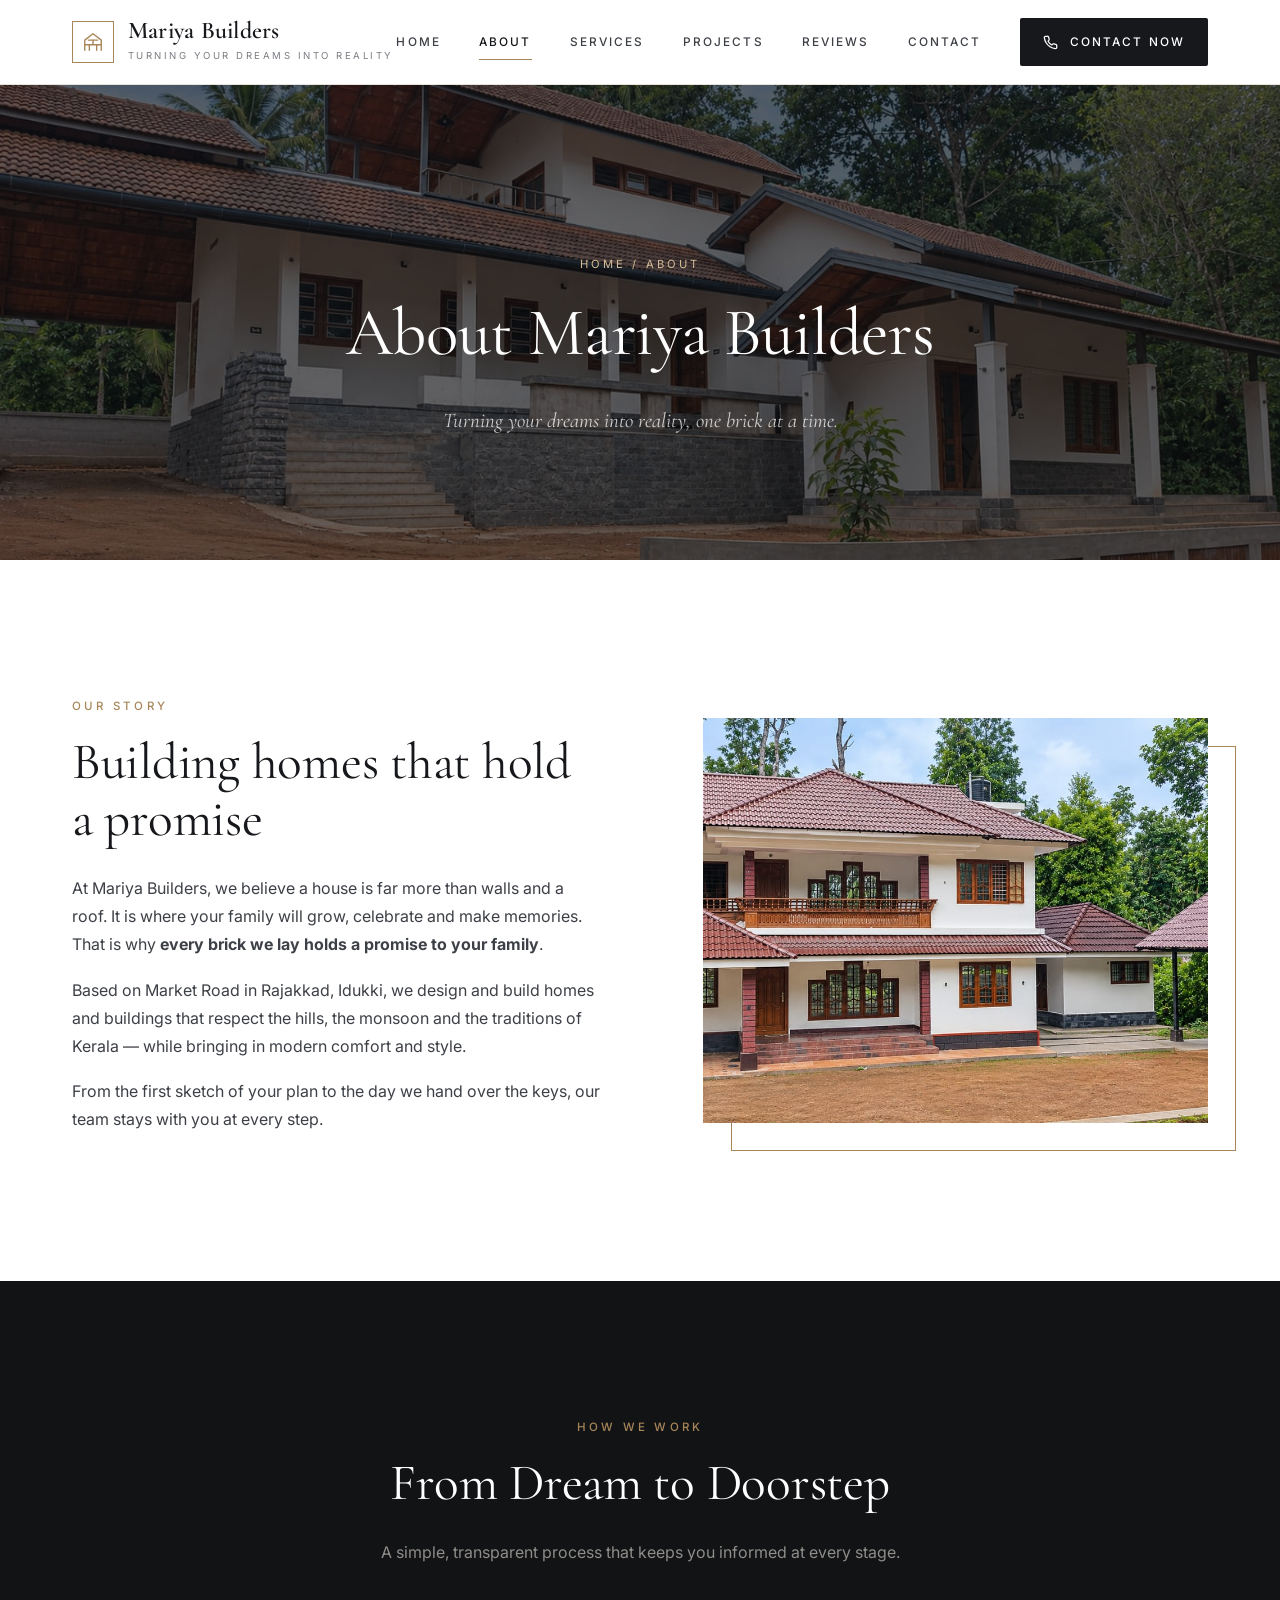
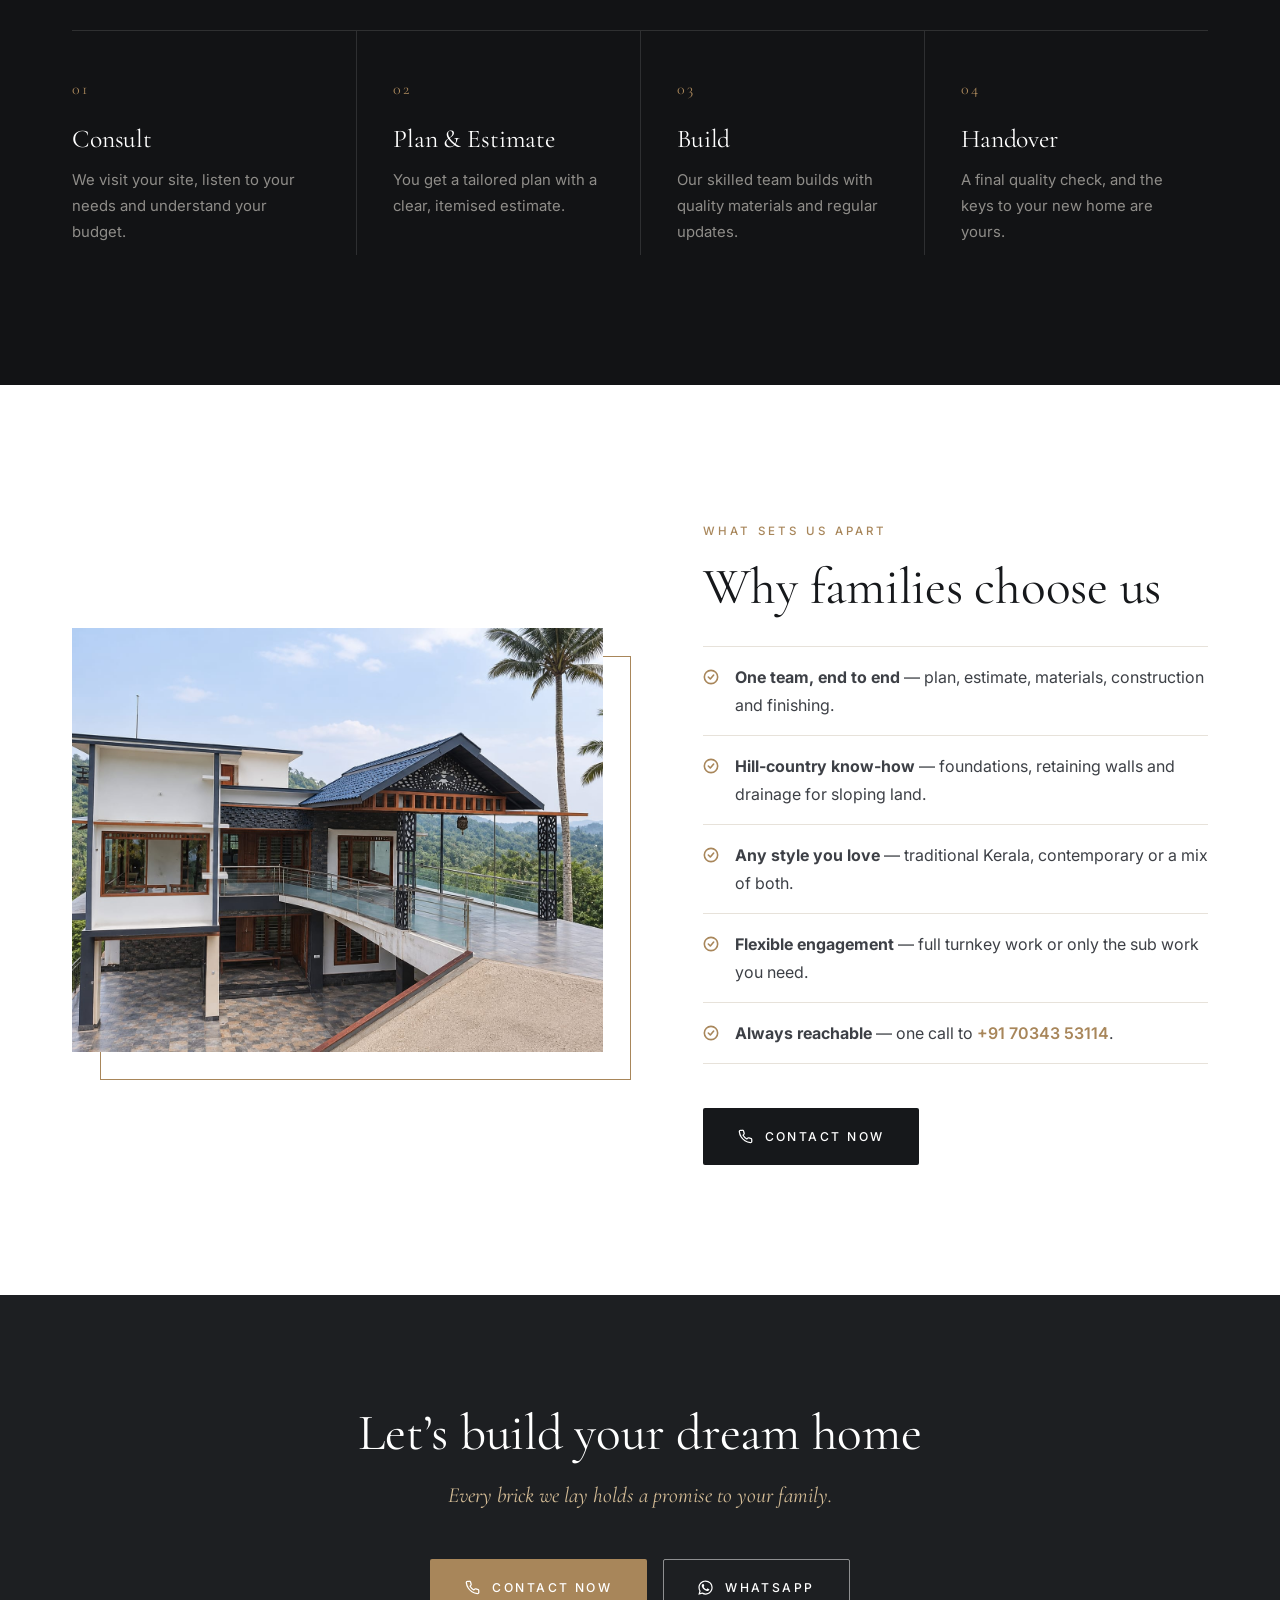
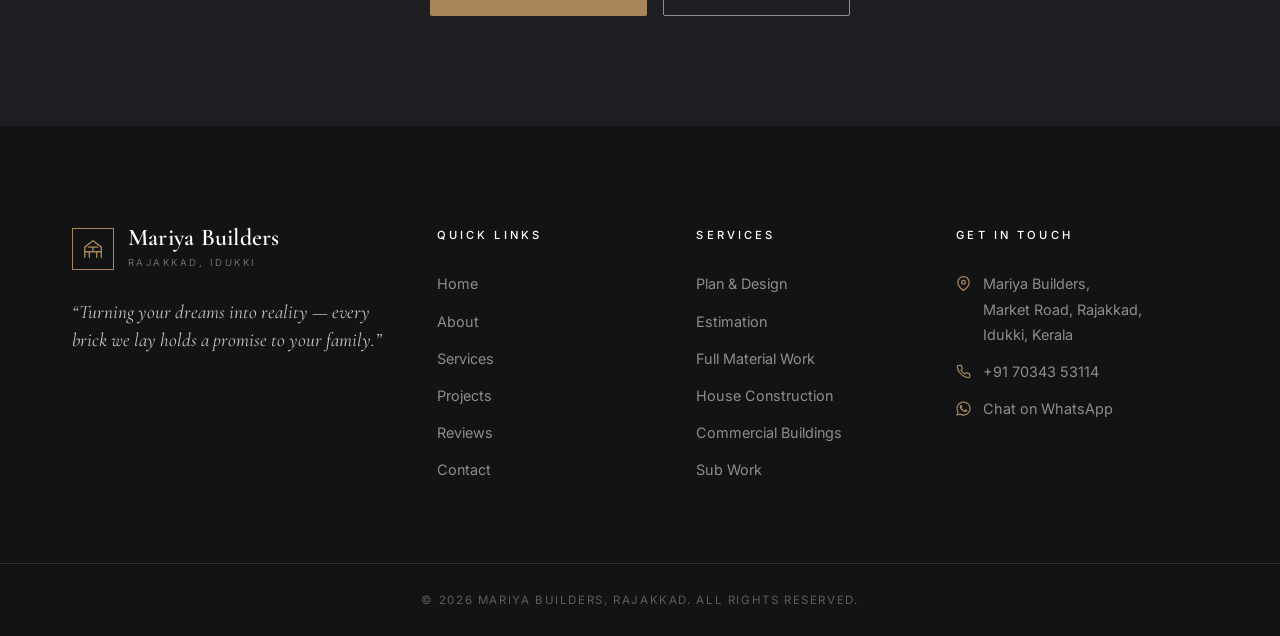
==== commit c7e7ad0e: "Simplify design for a cleaner, more elegant feel - Remove top bar, floating desktop buttons, service" ====
--- a/about.html
+++ b/about.html
@@ -13,13 +13,7 @@
   <link rel="stylesheet" href="css/style.css">
 </head>
 <body>
-  <div class="topbar">
-    <div class="container">
-      <span class="addr"><svg viewBox="0 0 24 24" fill="none" stroke="currentColor" stroke-width="2" stroke-linecap="round" stroke-linejoin="round"><path d="M21 10c0 7-9 13-9 13S3 17 3 10a9 9 0 0 1 18 0z"/><circle cx="12" cy="10" r="3"/></svg> Market Road, Rajakkad, Idukki</span>
-      <a href="tel:+917034353114"><svg viewBox="0 0 24 24" fill="none" stroke="currentColor" stroke-width="2" stroke-linecap="round" stroke-linejoin="round"><path d="M22 16.92v3a2 2 0 0 1-2.18 2 19.8 19.8 0 0 1-8.63-3.07 19.5 19.5 0 0 1-6-6A19.8 19.8 0 0 1 2.12 4.18 2 2 0 0 1 4.11 2h3a2 2 0 0 1 2 1.72c.13.96.36 1.9.7 2.81a2 2 0 0 1-.45 2.11L8.09 9.91a16 16 0 0 0 6 6l1.27-1.27a2 2 0 0 1 2.11-.45c.91.34 1.85.57 2.81.7A2 2 0 0 1 22 16.92z"/></svg> +91 70343 53114</a>
-    </div>
-  </div>
-
+  <a class="skip" href="#main">Skip to content</a>
   <header class="site-header">
     <div class="container">
       <a href="index.html" class="brand" aria-label="Mariya Builders home">
@@ -39,6 +33,7 @@
     </div>
   </header>
 
+  <main id="main">
   <section class="page-banner" style="background-image:url('images/tiled-roof-home.jpg')">
     <div class="container">
       <div class="crumbs"><a href="index.html">Home</a> / About</div>
@@ -62,25 +57,18 @@
     </div>
   </section>
 
-  <section class="section section--cream">
+  <section class="section section--dark">
     <div class="container">
-      <div class="section-head reveal"><span class="eyebrow">What we stand for</span><h2>Our Values</h2></div>
-      <div class="service-grid">
-        <div class="service-card reveal">
-          <div class="idx">01</div>
-          <h3>Our Mission</h3>
-          <p>To turn every family’s dream of a home into a strong, beautiful reality — on time and within budget.</p>
-        </div>
-        <div class="service-card reveal">
-          <div class="idx">02</div>
-          <h3>Our Promise</h3>
-          <p>Quality materials, honest estimates and workmanship we are proud to put our name on.</p>
-        </div>
-        <div class="service-card reveal">
-          <div class="idx">03</div>
-          <h3>Our People</h3>
-          <p>A dedicated team of engineers, masons, carpenters and supervisors who treat your home like their own.</p>
-        </div>
+      <div class="section-head reveal">
+        <span class="eyebrow">How we work</span>
+        <h2>From Dream to Doorstep</h2>
+        <p>A simple, transparent process that keeps you informed at every stage.</p>
+      </div>
+      <div class="grid grid-4 steps">
+        <div class="step reveal"><h3>Consult</h3><p>We visit your site, listen to your needs and understand your budget.</p></div>
+        <div class="step reveal"><h3>Plan &amp; Estimate</h3><p>You get a tailored plan with a clear, itemised estimate.</p></div>
+        <div class="step reveal"><h3>Build</h3><p>Our skilled team builds with quality materials and regular updates.</p></div>
+        <div class="step reveal"><h3>Handover</h3><p>A final quality check, and the keys to your new home are yours.</p></div>
       </div>
     </div>
   </section>
@@ -118,6 +106,7 @@
     </div>
   </section>
 
+  </main>
   <footer class="site-footer">
     <div class="container">
       <div class="footer-grid">
@@ -160,10 +149,27 @@
     </div>
   </footer>
 
-  <div class="float-actions">
-    <a href="https://wa.me/917034353114?text=Hello%20Mariya%20Builders%2C%20I%20would%20like%20to%20discuss%20a%20construction%20project." target="_blank" rel="noopener" class="float-btn wa" aria-label="Chat on WhatsApp"><svg viewBox="0 0 24 24" fill="currentColor"><path d="M17.47 14.38c-.3-.15-1.76-.87-2.03-.97-.27-.1-.47-.15-.67.15-.2.3-.77.97-.94 1.17-.17.2-.35.22-.65.07-.3-.15-1.26-.46-2.4-1.48-.89-.79-1.49-1.77-1.66-2.07-.17-.3-.02-.46.13-.61.13-.13.3-.35.45-.52.15-.17.2-.3.3-.5.1-.2.05-.37-.02-.52-.08-.15-.67-1.62-.92-2.22-.24-.58-.49-.5-.67-.51h-.57c-.2 0-.52.07-.8.37-.27.3-1.04 1.02-1.04 2.48s1.07 2.88 1.21 3.08c.15.2 2.1 3.2 5.08 4.49.71.31 1.26.49 1.7.63.71.22 1.36.19 1.87.12.57-.09 1.76-.72 2.01-1.41.25-.7.25-1.29.17-1.41-.07-.13-.27-.2-.57-.35zM12.04 21.5h-.01a9.4 9.4 0 0 1-4.8-1.32l-.34-.2-3.56.94.95-3.48-.22-.36a9.43 9.43 0 0 1-1.45-5.03c0-5.2 4.24-9.44 9.45-9.44a9.4 9.4 0 0 1 9.44 9.45c0 5.21-4.24 9.44-9.46 9.44zm8.04-17.48A11.3 11.3 0 0 0 12.04.7C5.77.7.67 5.8.67 12.06c0 2 .52 3.96 1.52 5.68L.57 23.7l6.1-1.6a11.3 11.3 0 0 0 5.37 1.37h.01c6.26 0 11.36-5.1 11.37-11.36 0-3.04-1.18-5.89-3.34-8.04z"/></svg></a>
-    <a href="tel:+917034353114" class="float-btn call" aria-label="Call Mariya Builders"><svg viewBox="0 0 24 24" fill="none" stroke="currentColor" stroke-width="2" stroke-linecap="round" stroke-linejoin="round"><path d="M22 16.92v3a2 2 0 0 1-2.18 2 19.8 19.8 0 0 1-8.63-3.07 19.5 19.5 0 0 1-6-6A19.8 19.8 0 0 1 2.12 4.18 2 2 0 0 1 4.11 2h3a2 2 0 0 1 2 1.72c.13.96.36 1.9.7 2.81a2 2 0 0 1-.45 2.11L8.09 9.91a16 16 0 0 0 6 6l1.27-1.27a2 2 0 0 1 2.11-.45c.91.34 1.85.57 2.81.7A2 2 0 0 1 22 16.92z"/></svg></a>
+  <div class="call-dialog" id="call-dialog" role="dialog" aria-modal="true" aria-labelledby="call-title" hidden>
+    <div class="call-box">
+      <button class="call-close" type="button" aria-label="Close">&times;</button>
+      <span class="eyebrow">Call Mariya Builders</span>
+      <a href="tel:+917034353114" class="call-number" id="call-title" data-direct>+91 70343 53114</a>
+      <div class="call-qr">
+        <img src="images/call-qr.svg" alt="QR code that dials +91 70343 53114" width="150" height="150">
+        <p>Scan with your phone camera to call instantly.</p>
+      </div>
+      <div class="call-actions">
+        <button type="button" class="btn btn--outline" data-copy="+91 70343 53114">Copy Number</button>
+        <a href="tel:+917034353114" class="btn btn--primary" data-direct><svg viewBox="0 0 24 24" fill="none" stroke="currentColor" stroke-width="2" stroke-linecap="round" stroke-linejoin="round"><path d="M22 16.92v3a2 2 0 0 1-2.18 2 19.8 19.8 0 0 1-8.63-3.07 19.5 19.5 0 0 1-6-6A19.8 19.8 0 0 1 2.12 4.18 2 2 0 0 1 4.11 2h3a2 2 0 0 1 2 1.72c.13.96.36 1.9.7 2.81a2 2 0 0 1-.45 2.11L8.09 9.91a16 16 0 0 0 6 6l1.27-1.27a2 2 0 0 1 2.11-.45c.91.34 1.85.57 2.81.7A2 2 0 0 1 22 16.92z"/></svg> Call from this device</a>
+      </div>
+      <a href="https://wa.me/917034353114?text=Hello%20Mariya%20Builders%2C%20I%20would%20like%20to%20discuss%20a%20construction%20project." target="_blank" rel="noopener" class="call-wa"><svg viewBox="0 0 24 24" fill="currentColor"><path d="M17.47 14.38c-.3-.15-1.76-.87-2.03-.97-.27-.1-.47-.15-.67.15-.2.3-.77.97-.94 1.17-.17.2-.35.22-.65.07-.3-.15-1.26-.46-2.4-1.48-.89-.79-1.49-1.77-1.66-2.07-.17-.3-.02-.46.13-.61.13-.13.3-.35.45-.52.15-.17.2-.3.3-.5.1-.2.05-.37-.02-.52-.08-.15-.67-1.62-.92-2.22-.24-.58-.49-.5-.67-.51h-.57c-.2 0-.52.07-.8.37-.27.3-1.04 1.02-1.04 2.48s1.07 2.88 1.21 3.08c.15.2 2.1 3.2 5.08 4.49.71.31 1.26.49 1.7.63.71.22 1.36.19 1.87.12.57-.09 1.76-.72 2.01-1.41.25-.7.25-1.29.17-1.41-.07-.13-.27-.2-.57-.35zM12.04 21.5h-.01a9.4 9.4 0 0 1-4.8-1.32l-.34-.2-3.56.94.95-3.48-.22-.36a9.43 9.43 0 0 1-1.45-5.03c0-5.2 4.24-9.44 9.45-9.44a9.4 9.4 0 0 1 9.44 9.45c0 5.21-4.24 9.44-9.46 9.44zm8.04-17.48A11.3 11.3 0 0 0 12.04.7C5.77.7.67 5.8.67 12.06c0 2 .52 3.96 1.52 5.68L.57 23.7l6.1-1.6a11.3 11.3 0 0 0 5.37 1.37h.01c6.26 0 11.36-5.1 11.37-11.36 0-3.04-1.18-5.89-3.34-8.04z"/></svg> Or message us on WhatsApp</a>
+    </div>
   </div>
+
+  <nav class="mobile-bar" aria-label="Quick contact">
+    <a href="tel:+917034353114" class="mb-call"><svg viewBox="0 0 24 24" fill="none" stroke="currentColor" stroke-width="2" stroke-linecap="round" stroke-linejoin="round"><path d="M22 16.92v3a2 2 0 0 1-2.18 2 19.8 19.8 0 0 1-8.63-3.07 19.5 19.5 0 0 1-6-6A19.8 19.8 0 0 1 2.12 4.18 2 2 0 0 1 4.11 2h3a2 2 0 0 1 2 1.72c.13.96.36 1.9.7 2.81a2 2 0 0 1-.45 2.11L8.09 9.91a16 16 0 0 0 6 6l1.27-1.27a2 2 0 0 1 2.11-.45c.91.34 1.85.57 2.81.7A2 2 0 0 1 22 16.92z"/></svg> Call Now</a>
+    <a href="https://wa.me/917034353114?text=Hello%20Mariya%20Builders%2C%20I%20would%20like%20to%20discuss%20a%20construction%20project." target="_blank" rel="noopener" class="mb-wa"><svg viewBox="0 0 24 24" fill="currentColor"><path d="M17.47 14.38c-.3-.15-1.76-.87-2.03-.97-.27-.1-.47-.15-.67.15-.2.3-.77.97-.94 1.17-.17.2-.35.22-.65.07-.3-.15-1.26-.46-2.4-1.48-.89-.79-1.49-1.77-1.66-2.07-.17-.3-.02-.46.13-.61.13-.13.3-.35.45-.52.15-.17.2-.3.3-.5.1-.2.05-.37-.02-.52-.08-.15-.67-1.62-.92-2.22-.24-.58-.49-.5-.67-.51h-.57c-.2 0-.52.07-.8.37-.27.3-1.04 1.02-1.04 2.48s1.07 2.88 1.21 3.08c.15.2 2.1 3.2 5.08 4.49.71.31 1.26.49 1.7.63.71.22 1.36.19 1.87.12.57-.09 1.76-.72 2.01-1.41.25-.7.25-1.29.17-1.41-.07-.13-.27-.2-.57-.35zM12.04 21.5h-.01a9.4 9.4 0 0 1-4.8-1.32l-.34-.2-3.56.94.95-3.48-.22-.36a9.43 9.43 0 0 1-1.45-5.03c0-5.2 4.24-9.44 9.45-9.44a9.4 9.4 0 0 1 9.44 9.45c0 5.21-4.24 9.44-9.46 9.44zm8.04-17.48A11.3 11.3 0 0 0 12.04.7C5.77.7.67 5.8.67 12.06c0 2 .52 3.96 1.52 5.68L.57 23.7l6.1-1.6a11.3 11.3 0 0 0 5.37 1.37h.01c6.26 0 11.36-5.1 11.37-11.36 0-3.04-1.18-5.89-3.34-8.04z"/></svg> WhatsApp</a>
+  </nav>
 
   <script src="js/reviews.js"></script>
   <script src="js/main.js"></script>
--- a/css/style.css
+++ b/css/style.css
@@ -41,7 +41,7 @@
 }
 h1, h2, h3 {
   font-family: var(--font-head);
-  font-weight: 500;
+  font-weight: 400;
   line-height: 1.12;
   letter-spacing: -.005em;
   margin: 0 0 .5em;
@@ -63,14 +63,13 @@
   display: inline-flex; align-items: center; gap: 14px;
   font-size: .72rem;
   font-weight: 500;
-  letter-spacing: .32em;
+  letter-spacing: .28em;
   text-transform: uppercase;
   color: var(--accent);
-  margin-bottom: 22px;
-}
-.eyebrow::before { content: ""; width: 36px; height: 1px; background: currentColor; }
-.section-head { max-width: 640px; margin: 0 auto 70px; text-align: center; }
-.section-head .eyebrow::after { content: ""; width: 36px; height: 1px; background: currentColor; }
+  margin-bottom: 18px;
+}
+.section-head { max-width: 600px; margin: 0 auto 64px; text-align: center; }
+.section-head p:empty { display: none; }
 .section-head p { color: var(--muted); }
 .section--dark .section-head p { color: #8f8d89; }
 
@@ -102,13 +101,7 @@
   transition: gap .3s var(--ease), color .3s;
 }
 .link-arrow:hover { gap: 16px; color: var(--accent); }
-
-/* ---------- Top bar & header ---------- */
-.topbar { background: var(--charcoal-deep); color: #8f8d89; font-size: .74rem; letter-spacing: .08em; }
-.topbar .container { display: flex; justify-content: space-between; gap: 16px; padding-top: 9px; padding-bottom: 9px; flex-wrap: wrap; }
-.topbar a:hover { color: #fff; }
-.topbar span, .topbar a { display: inline-flex; align-items: center; gap: 8px; }
-.topbar svg { width: 13px; height: 13px; color: var(--accent); }
+/* ---------- Header ---------- */
 
 .site-header {
   position: sticky; top: 0; z-index: 50;
@@ -166,7 +159,7 @@
     linear-gradient(180deg, rgba(10,11,12,.2) 0%, rgba(10,11,12,0) 40%, rgba(10,11,12,.55) 100%);
 }
 .hero .container { position: relative; padding-top: 120px; padding-bottom: 110px; }
-.hero h1 { color: #fff; max-width: 900px; font-weight: 500; }
+.hero h1 { color: #fff; max-width: 900px; font-weight: 400; }
 .hero h1 em { font-style: italic; color: var(--accent-light); }
 .hero .promise {
   font-family: var(--font-head); font-style: italic;
@@ -336,19 +329,6 @@
 .footer-contact svg { width: 15px; height: 15px; color: var(--accent); flex: none; margin-top: 5px; }
 .footer-bottom { border-top: 1px solid var(--line-dark); margin-top: 80px; padding: 26px 0; font-size: .72rem; letter-spacing: .14em; text-transform: uppercase; text-align: center; color: #5f5d5a; }
 
-/* ---------- Floating call buttons ---------- */
-.float-actions { position: fixed; right: 22px; bottom: 22px; z-index: 60; display: flex; flex-direction: column; gap: 10px; }
-.float-btn {
-  width: 52px; height: 52px; border-radius: 50%;
-  display: grid; place-items: center; color: #fff;
-  box-shadow: 0 10px 30px rgba(0,0,0,.18);
-  transition: background .3s, transform .3s var(--ease);
-}
-.float-btn:hover { transform: translateY(-3px); }
-.float-btn svg { width: 21px; height: 21px; }
-.float-btn.call { background: var(--ink); }
-.float-btn.call:hover { background: var(--accent); }
-.float-btn.wa { background: #25d366; }
 
 /* ---------- Reveal on scroll ---------- */
 .reveal { opacity: 0; transform: translateY(18px); transition: opacity 1s var(--ease), transform 1s var(--ease); }
@@ -447,8 +427,6 @@
   .service-row ul { grid-template-columns: 1fr; }
   .service-card { padding: 38px 28px; }
   .steps .step, .steps .step + .step { padding: 36px 0 28px; border-left: 0; border-bottom: 1px solid var(--line-dark); }
-  .topbar .addr { display: none; }
-  .topbar .container { justify-content: center; }
   .site-header .container { height: 72px; }
   .brand-text strong { font-size: 1.3rem; }
   .hero .container { padding-bottom: 80px; }
@@ -459,6 +437,145 @@
   .rating-score { padding-right: 0; border-right: 0; }
   .review-card { padding: 34px 28px; }
   .contact-card a.big { font-size: 1.6rem; }
-  .float-actions { right: 16px; bottom: 16px; }
   .map { height: 320px; }
 }
+
+/* ==========================================================
+   Enhancements: transparent home header, hero slideshow,
+   FAQ, call dialog, mobile bar
+   ========================================================== */
+.skip { position: absolute; left: -9999px; top: 0; z-index: 200; background: var(--ink); color: #fff; padding: 10px 16px; }
+.skip:focus { left: 12px; top: 12px; }
+:focus-visible { outline: 1px solid var(--accent); outline-offset: 3px; }
+
+/* Header transitions + transparent on home */
+.site-header { transition: background .4s var(--ease), border-color .4s var(--ease), box-shadow .4s var(--ease); }
+.site-header.scrolled { box-shadow: 0 8px 30px rgba(0,0,0,.06); }
+.home .hero { margin-top: -85px; }
+.home .site-header:not(.scrolled) { background: transparent; backdrop-filter: none; border-bottom-color: rgba(255,255,255,.16); }
+.home .site-header:not(.scrolled) .brand-text strong { color: #fff; }
+.home .site-header:not(.scrolled) .brand-text small { color: rgba(255,255,255,.7); }
+.home .site-header:not(.scrolled) .brand-mark { border-color: var(--accent-light); color: var(--accent-light); }
+.home:not(.nav-open) .site-header:not(.scrolled) .nav-toggle span { background: #fff; }
+@media (min-width: 901px) {
+  .home .site-header:not(.scrolled) .nav a { color: rgba(255,255,255,.85); }
+  .home .site-header:not(.scrolled) .nav a:hover, .home .site-header:not(.scrolled) .nav a.active { color: #fff; }
+  .home .site-header:not(.scrolled) .nav .btn { background: #fff; color: var(--ink); }
+  .home .site-header:not(.scrolled) .nav .btn:hover { background: var(--accent); color: #fff; }
+}
+
+/* Hero slideshow */
+.hero { min-height: 100vh; overflow: hidden; isolation: isolate; }
+.hero .container { padding-top: 200px; }
+.hero-slides { position: absolute; inset: 0; z-index: -2; }
+.hero::before { z-index: -1; }
+.hero-slide {
+  position: absolute; inset: 0; background: center/cover no-repeat;
+  opacity: 0; transform: scale(1.08);
+  transition: opacity 1.8s var(--ease), transform 9s linear;
+}
+.hero-slide.active { opacity: 1; transform: scale(1); }
+.hero h1 { opacity: 0; transform: translateY(24px); animation: rise 1.2s var(--ease) .2s forwards; }
+.hero .eyebrow { opacity: 0; animation: rise 1s var(--ease) forwards; }
+.hero .promise { opacity: 0; animation: rise 1.2s var(--ease) .45s forwards; }
+.hero-actions { opacity: 0; animation: rise 1.2s var(--ease) .65s forwards; }
+@keyframes rise { from { opacity: 0; transform: translateY(24px); } to { opacity: 1; transform: none; } }
+
+
+
+/* Project card captions slide */
+.project figcaption { transform: translateY(8px); transition: transform .6s var(--ease); }
+.project:hover figcaption { transform: none; }
+
+/* FAQ */
+.faq-wrap { display: grid; grid-template-columns: .8fr 1.2fr; gap: 90px; align-items: start; }
+.faq { border-top: 1px solid #ddd5c9; }
+.faq-item { border-bottom: 1px solid #ddd5c9; }
+.faq-item summary {
+  list-style: none; cursor: pointer; position: relative;
+  padding: 26px 50px 26px 0;
+  font-family: var(--font-head); font-size: 1.45rem; font-weight: 500; color: var(--ink); line-height: 1.3;
+}
+.faq-item summary::-webkit-details-marker { display: none; }
+.faq-item summary::after, .faq-item summary::before {
+  content: ""; position: absolute; right: 8px; top: 50%; width: 16px; height: 1px; background: var(--accent);
+  transition: transform .35s var(--ease);
+}
+.faq-item summary::before { transform: rotate(90deg); }
+.faq-item[open] summary::before { transform: rotate(0deg); }
+.faq-item p { margin: -8px 0 0; padding: 0 50px 28px 0; color: var(--muted); }
+.faq-item p a { color: var(--accent-dark); border-bottom: 1px solid var(--accent-light); }
+
+/* Call dialog */
+.call-dialog {
+  position: fixed; inset: 0; z-index: 120; display: grid; place-items: center; padding: 20px;
+  background: rgba(10,11,12,.7); backdrop-filter: blur(4px);
+  animation: fade .3s var(--ease);
+}
+.call-dialog[hidden] { display: none; }
+@keyframes fade { from { opacity: 0; } }
+.call-box {
+  position: relative; background: var(--paper); width: 100%; max-width: 440px;
+  padding: 52px 44px 40px; text-align: center;
+  animation: rise .45s var(--ease);
+}
+.call-close { position: absolute; top: 12px; right: 18px; background: none; border: 0; font-size: 2rem; font-weight: 200; cursor: pointer; color: var(--muted); line-height: 1; }
+.call-close:hover { color: var(--ink); }
+.call-number {
+  display: block; font-family: var(--font-head); font-variant-numeric: lining-nums;
+  font-size: 2.5rem; font-weight: 500; color: var(--ink); line-height: 1.1; margin-bottom: 26px;
+}
+.call-number:hover { color: var(--accent); }
+.call-qr { display: flex; flex-direction: column; align-items: center; gap: 12px; padding: 22px 0; border-top: 1px solid var(--line); border-bottom: 1px solid var(--line); margin-bottom: 26px; }
+.call-qr img { width: 150px; height: 150px; }
+.call-qr p { margin: 0; font-size: .85rem; color: var(--muted); }
+.call-actions { display: grid; gap: 10px; }
+.call-actions .btn { width: 100%; padding: 15px 20px; }
+.call-wa { display: inline-flex; align-items: center; gap: 8px; margin-top: 20px; font-size: .85rem; color: var(--muted); }
+.call-wa svg { width: 16px; height: 16px; color: #25d366; }
+.call-wa:hover { color: var(--ink); }
+
+/* Mobile contact bar */
+.mobile-bar { display: none; }
+@media (max-width: 600px) {
+  body { padding-bottom: 64px; }
+  .mobile-bar {
+    display: grid; grid-template-columns: 1.4fr 1fr;
+    position: fixed; left: 0; right: 0; bottom: 0; z-index: 70;
+    box-shadow: 0 -8px 30px rgba(0,0,0,.12);
+    padding-bottom: env(safe-area-inset-bottom);
+    background: var(--ink);
+  }
+  .mobile-bar a {
+    display: flex; align-items: center; justify-content: center; gap: 10px; height: 64px;
+    font-size: .78rem; font-weight: 500; letter-spacing: .18em; text-transform: uppercase; color: #fff;
+  }
+  .mobile-bar svg { width: 18px; height: 18px; }
+  .mobile-bar .mb-call { background: var(--accent); }
+  .mobile-bar .mb-wa { background: var(--ink); }
+}
+
+@media (max-width: 900px) {
+  .faq-wrap { grid-template-columns: 1fr; gap: 40px; }
+  .home .hero { margin-top: -85px; }
+}
+@media (max-width: 600px) {
+  .home .hero { margin-top: -73px; }
+  .hero .container { padding-top: 150px; }
+  .call-box { padding: 46px 24px 32px; }
+  .call-number { font-size: 2.1rem; }
+}
+@media (prefers-reduced-motion: reduce) {
+  .hero h1, .hero .eyebrow, .hero .promise, .hero-actions { opacity: 1; animation: none; transform: none; }
+  .hero-slide { transition: opacity .01s; transform: none; }
+}
+@media (max-width: 600px) {
+  .brand-text small { display: none; }
+  .hero { min-height: 100svh; }
+  .hero::before {
+    background: linear-gradient(180deg, rgba(10,11,12,.55) 0%, rgba(10,11,12,.45) 40%, rgba(10,11,12,.82) 100%);
+  }
+  .hero .eyebrow { font-size: .62rem; letter-spacing: .24em; }
+  .hero .promise { margin-bottom: 36px; }
+  .hero-actions { gap: 12px; }
+}
